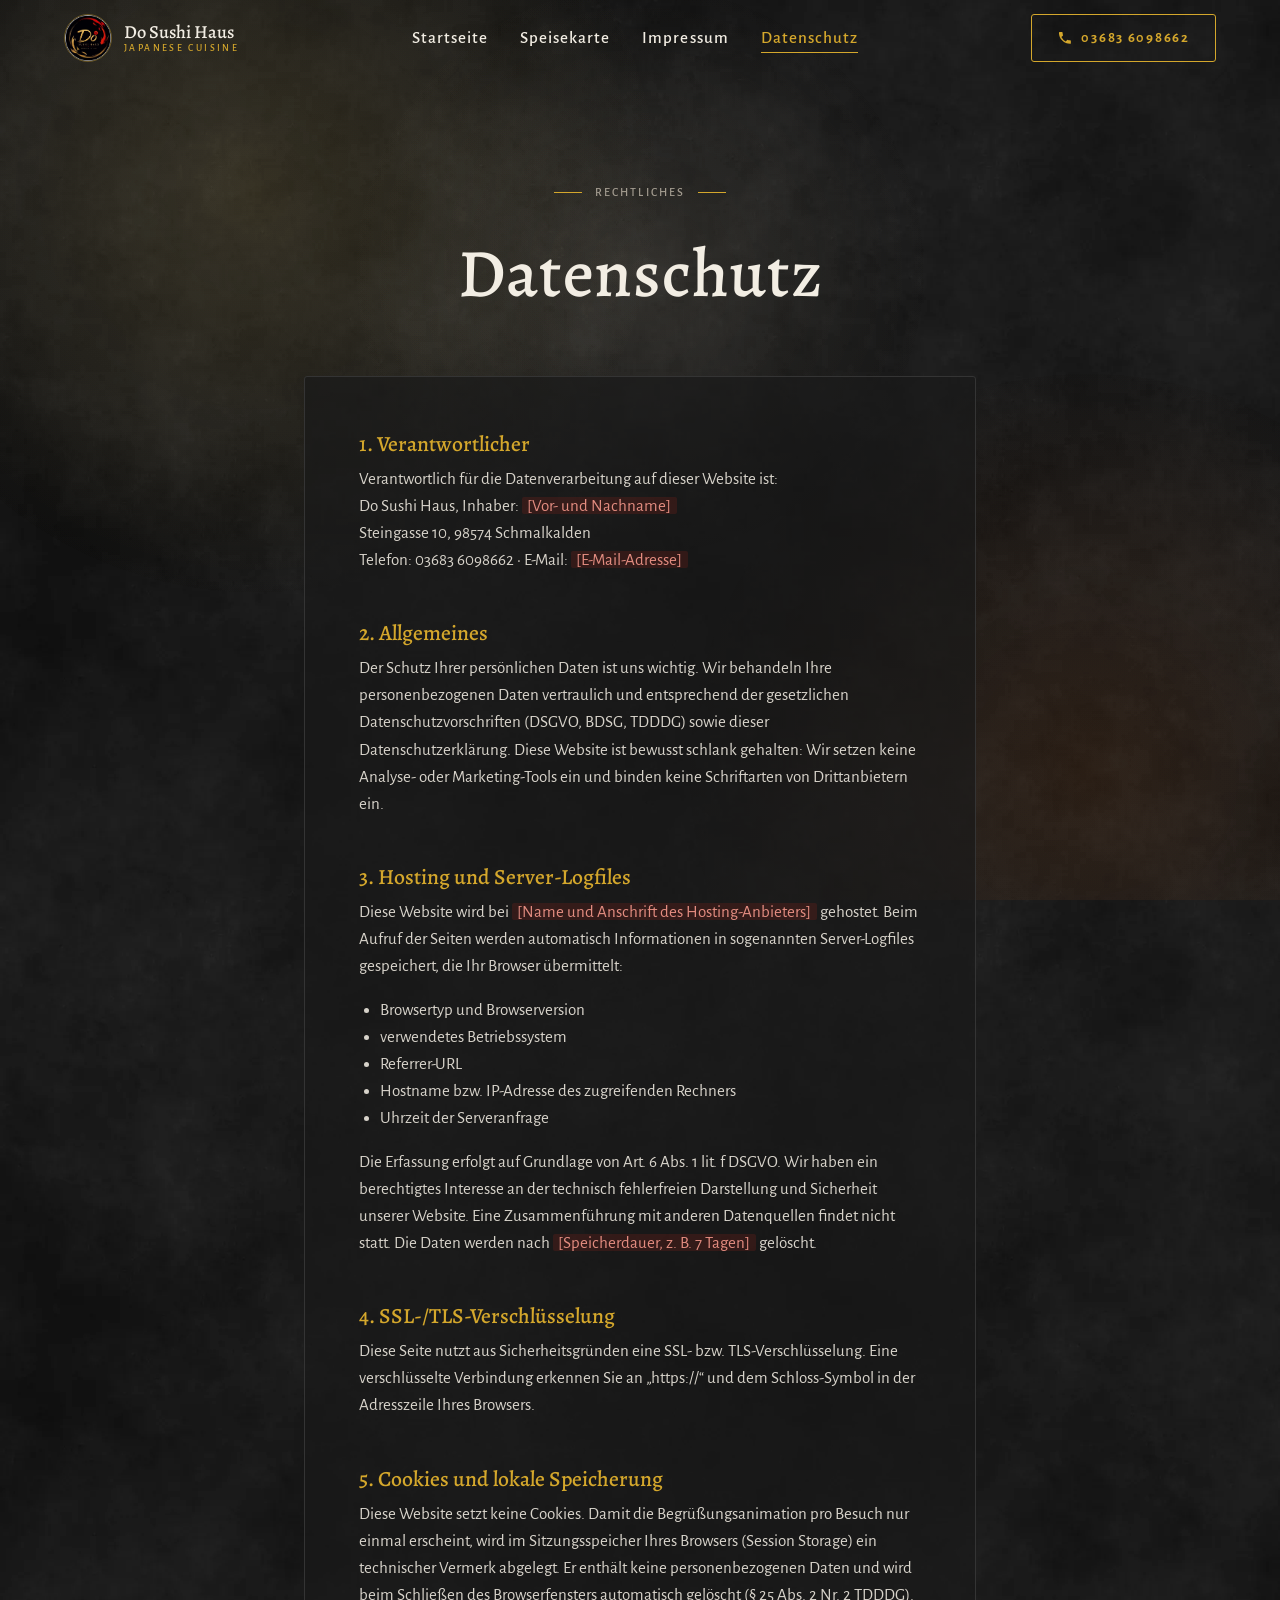
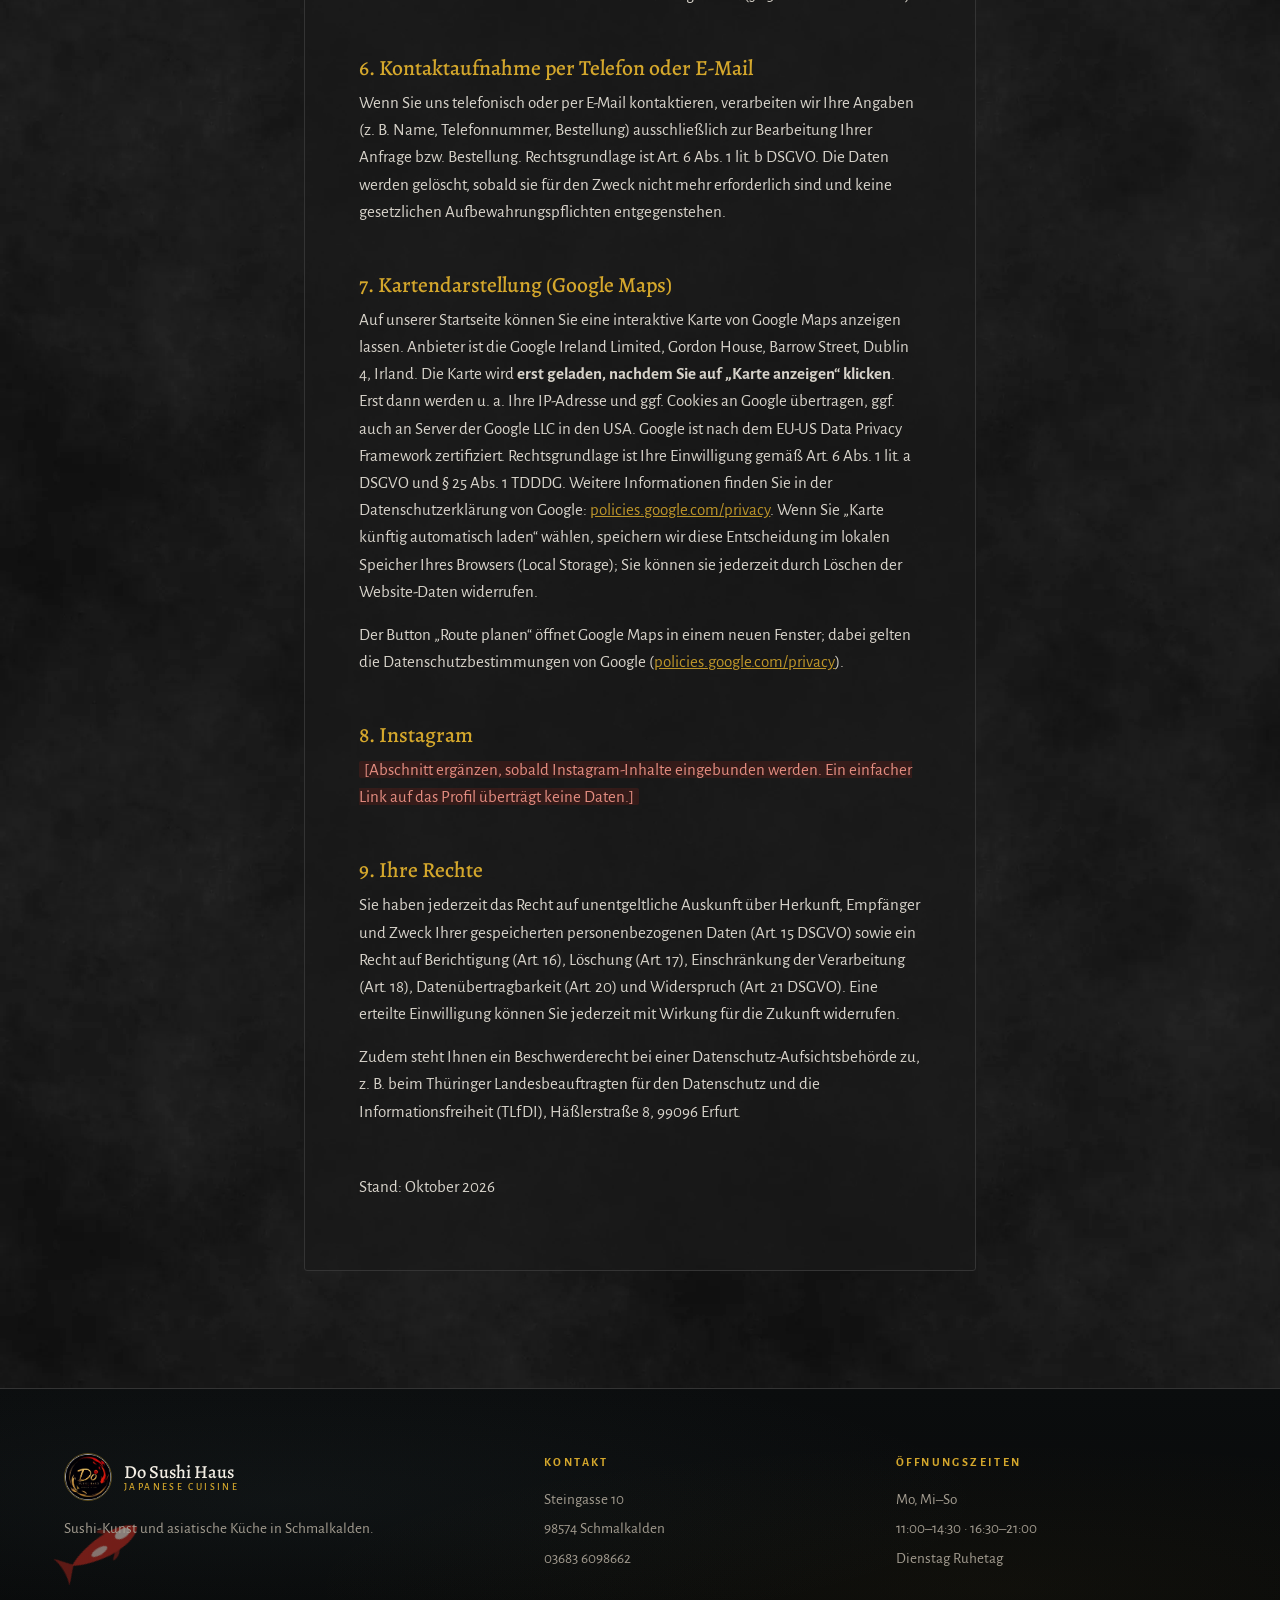
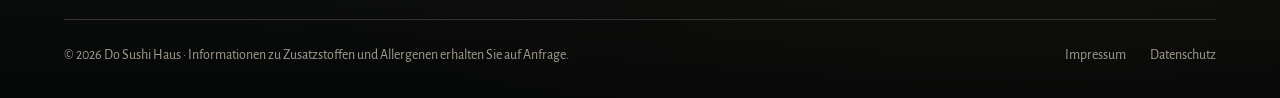
==== datenschutz.html @ ea84fbc2 "feat: initialize project structure with HTML pages, CSS stylesheets, JavaScript files, and media ass" ====
<!doctype html>
<html lang="de">
<head>
<meta charset="utf-8">
<meta name="viewport" content="width=device-width, initial-scale=1, viewport-fit=cover">
<title>Datenschutz – Do Sushi Haus</title>
<meta name="robots" content="noindex, follow">
<meta name="theme-color" content="#111111">
<link rel="icon" type="image/png" sizes="32x32" href="assets/img/favicon-32.png">
<link rel="icon" type="image/png" sizes="192x192" href="assets/img/icon-192.png">
<link rel="apple-touch-icon" href="assets/img/apple-touch-icon.png">
<link rel="stylesheet" href="css/style.css">
<link rel="stylesheet" href="css/home.css">
<link rel="stylesheet" href="css/menu.css">
<link rel="stylesheet" href="css/motion.css">
<style>
  .legal { padding-bottom: var(--section-y); }
  .legal__body { background: rgba(26,26,26,.7); border: 1px solid var(--line); border-radius: var(--radius); padding: clamp(1.5rem, 1rem + 3vw, 3.5rem); }
  .legal h2 { font-size: 1.35rem; color: var(--gold); margin: var(--s-6) 0 var(--s-2); }
  .legal h2:first-child { margin-top: 0; }
  .legal p, .legal li { color: var(--ink); opacity: .88; }
  .legal ul { padding-left: 1.2em; margin: 0 0 var(--s-3); }
  .legal a { color: var(--gold); }
  .ph-mark { background: rgba(198,42,31,.18); color: #ff9d8f; padding: 0 .3em; border-radius: 2px; }
</style>
</head>
<body class="slate">
<!-- ===== Shared SVG symbols ===== -->
<svg width="0" height="0" style="position:absolute" aria-hidden="true">
  <filter id="rough"><feTurbulence type="fractalNoise" baseFrequency=".9" numOctaves="2" result="n"/><feDisplacementMap in="SourceGraphic" in2="n" scale="2.5"/></filter>
  <filter id="brushy"><feTurbulence type="fractalNoise" baseFrequency=".04 .6" numOctaves="2" result="n"/><feDisplacementMap in="SourceGraphic" in2="n" scale="3"/></filter>
  <symbol id="i-phone" viewBox="0 0 24 24"><path fill="currentColor" d="M6.6 10.8a15.1 15.1 0 0 0 6.6 6.6l2.2-2.2c.3-.3.7-.4 1-.2 1.1.4 2.3.6 3.6.6.6 0 1 .4 1 1V20c0 .6-.4 1-1 1A17 17 0 0 1 3 4c0-.6.4-1 1-1h3.5c.6 0 1 .4 1 1 0 1.3.2 2.5.6 3.6.1.3 0 .7-.2 1l-2.3 2.2z"/></symbol>
  <symbol id="i-insta" viewBox="0 0 24 24"><g fill="none" stroke="currentColor" stroke-width="1.6"><rect x="3" y="3" width="18" height="18" rx="5"/><circle cx="12" cy="12" r="4"/><circle cx="17.5" cy="6.5" r=".6" fill="currentColor"/></g></symbol>
  <symbol id="i-pin" viewBox="0 0 24 24"><g fill="none" stroke="currentColor" stroke-width="1.6"><path d="M12 21s-7-6.2-7-11.5A7 7 0 0 1 19 9.5C19 14.8 12 21 12 21z"/><circle cx="12" cy="9.5" r="2.5"/></g></symbol>
  <symbol id="i-fish" viewBox="0 0 48 48"><g fill="none" stroke="currentColor" stroke-width="1.4" stroke-linecap="round"><path d="M6 24c6-9 18-12 28-6l8-6v24l-8-6C24 36 12 33 6 24z"/><circle cx="14" cy="22" r="1.2" fill="currentColor"/><path d="M22 18c2 4 2 8 0 12"/></g></symbol>
  <symbol id="i-hands" viewBox="0 0 48 48"><g fill="none" stroke="currentColor" stroke-width="1.4" stroke-linecap="round"><path d="M8 40 30 6M14 42 38 10"/><ellipse cx="26" cy="34" rx="12" ry="6"/><path d="M14 34c0 6 24 6 24 0"/></g></symbol>
  <symbol id="i-leaf" viewBox="0 0 48 48"><g fill="none" stroke="currentColor" stroke-width="1.4" stroke-linecap="round"><path d="M10 38C8 20 20 8 40 8c0 20-12 32-30 30z"/><path d="M10 38 30 18"/></g></symbol>
  <symbol id="lantern" viewBox="0 0 64 120">
    <line x1="32" y1="0" x2="32" y2="14" stroke="#4a4a4a" stroke-width="1.5"/>
    <ellipse class="lantern__glow" cx="32" cy="62" rx="30" ry="38" fill="#e07a2e"/>
    <rect x="20" y="14" width="24" height="8" rx="2" fill="#151515"/>
    <path d="M14 26 Q2 62 14 98 L50 98 Q62 62 50 26 Z" fill="#b8321f"/>
    <path d="M14 26 Q2 62 14 98 L50 98 Q62 62 50 26 Z" fill="url(#lg)"/>
    <g stroke="#7a1d12" stroke-width="1" fill="none" opacity=".7"><path d="M11 38H53M8 50H56M7 62H57M8 74H56M11 86H53"/></g>
    <rect x="18" y="20" width="28" height="7" rx="2" fill="#151515"/>
    <rect x="18" y="97" width="28" height="7" rx="2" fill="#151515"/>
    <path d="M32 104V118" stroke="#d4a72c" stroke-width="1.5"/>
    <defs><radialGradient id="lg" cx=".5" cy=".5" r=".6"><stop offset="0" stop-color="#ffb35c" stop-opacity=".8"/><stop offset="1" stop-color="#7a1d12" stop-opacity="0"/></radialGradient></defs>
  </symbol>
  <symbol id="koi" viewBox="0 0 100 40">
    <path d="M16 20C8 12 4 6 0 3c4 9 4 25 0 34 4-3 8-9 16-17z" fill="var(--koi-fin, #c62a1f)" opacity=".8"/>
    <path d="M70 11c-4-9-12-11-14-9 4 4 8 8 10 10zM70 29c-4 9-12 11-14 9 4-4 8-8 10-10z" fill="var(--koi-fin, #c62a1f)" opacity=".7"/>
    <path d="M98 20c-6-10-28-14-48-11-15 2-28 6-36 11 8 5 21 9 36 11 20 3 42-1 48-11z" fill="var(--koi-body, #c62a1f)"/>
    <ellipse cx="80" cy="18" rx="9" ry="5" fill="var(--koi-spot, #f2ede3)" opacity=".9"/>
    <ellipse cx="48" cy="22" rx="10" ry="4" fill="var(--koi-spot, #f2ede3)" opacity=".8"/>
  </symbol>
</svg>

<!-- ===== Living background ===== -->
<div class="ambient" aria-hidden="true">
  <div class="ambient__light ambient__light--a"></div>
  <div class="ambient__light ambient__light--b"></div>
  <div class="ambient__spot"></div>
  <div class="ambient__vignette"></div>
</div>


<div class="ambient" aria-hidden="true"><div class="ambient__light ambient__light--a"></div><div class="ambient__light ambient__light--b"></div><div class="ambient__spot"></div><div class="ambient__vignette"></div></div>
<!-- ===== Header ===== -->
<header class="site-header" id="header">
  <div class="container site-header__inner">
    <a class="brand" href="index.html" aria-label="Do Sushi Haus – Startseite">
      <span class="brand__mark"><img src="assets/img/logo-tmp.jpg" alt=""></span>
      <span class="brand__name">Do Sushi Haus<small>Japanese Cuisine</small></span>
    </a>
    <nav class="nav" aria-label="Hauptnavigation">
      <ul>
        <li><a href="index.html">Startseite</a></li>
        <li><a href="speisekarte.html">Speisekarte</a></li>
        <li><a href="impressum.html">Impressum</a></li>
        <li><a href="datenschutz.html" aria-current="page">Datenschutz</a></li>
      </ul>
    </nav>
    <a class="btn btn--ghost header-call" href="tel:+4936836098662"><svg><use href="#i-phone"/></svg>03683 6098662</a>
    <button class="menu-toggle" type="button" aria-label="Menü öffnen" aria-expanded="false" aria-controls="mobileMenu" id="menuToggle"><span></span></button>
  </div>
</header>

<div class="mobile-menu" id="mobileMenu">
  <ul>
    <li><a href="index.html">Startseite</a></li>
    <li><a href="speisekarte.html">Speisekarte</a></li>
    <li><a href="impressum.html">Impressum</a></li>
    <li><a href="datenschutz.html" aria-current="page">Datenschutz</a></li>
  </ul>
  <div>
    <p class="label">Bestellung &amp; Reservierung</p>
    <a class="btn btn--primary" href="tel:+4936836098662" style="width:100%"><svg><use href="#i-phone"/></svg>03683 6098662</a>
  </div>
</div>


<main>
  <section class="page-hero">
    <div class="container" data-stagger>
      <p class="label hero__eyebrow">Rechtliches</p>
      <h1 class="display" data-split>Datenschutz</h1>
    </div>
  </section>
  <section class="legal">
    <div class="container measure"><div class="legal__body reveal">
<h2>1. Verantwortlicher</h2>
<p>Verantwortlich für die Datenverarbeitung auf dieser Website ist:<br>Do Sushi Haus, Inhaber: <mark class="ph-mark">[Vor- und Nachname]</mark><br>Steingasse 10, 98574 Schmalkalden<br>Telefon: 03683 6098662 · E-Mail: <mark class="ph-mark">[E-Mail-Adresse]</mark></p>

<h2>2. Allgemeines</h2>
<p>Der Schutz Ihrer persönlichen Daten ist uns wichtig. Wir behandeln Ihre personenbezogenen Daten vertraulich und entsprechend der gesetzlichen Datenschutzvorschriften (DSGVO, BDSG, TDDDG) sowie dieser Datenschutzerklärung. Diese Website ist bewusst schlank gehalten: Wir setzen keine Analyse- oder Marketing-Tools ein und binden keine Schriftarten von Drittanbietern ein.</p>

<h2>3. Hosting und Server-Logfiles</h2>
<p>Diese Website wird bei <mark class="ph-mark">[Name und Anschrift des Hosting-Anbieters]</mark> gehostet. Beim Aufruf der Seiten werden automatisch Informationen in sogenannten Server-Logfiles gespeichert, die Ihr Browser übermittelt:</p>
<ul><li>Browsertyp und Browserversion</li><li>verwendetes Betriebssystem</li><li>Referrer-URL</li><li>Hostname bzw. IP-Adresse des zugreifenden Rechners</li><li>Uhrzeit der Serveranfrage</li></ul>
<p>Die Erfassung erfolgt auf Grundlage von Art. 6 Abs. 1 lit. f DSGVO. Wir haben ein berechtigtes Interesse an der technisch fehlerfreien Darstellung und Sicherheit unserer Website. Eine Zusammenführung mit anderen Datenquellen findet nicht statt. Die Daten werden nach <mark class="ph-mark">[Speicherdauer, z. B. 7 Tagen]</mark> gelöscht.</p>

<h2>4. SSL-/TLS-Verschlüsselung</h2>
<p>Diese Seite nutzt aus Sicherheitsgründen eine SSL- bzw. TLS-Verschlüsselung. Eine verschlüsselte Verbindung erkennen Sie an „https://“ und dem Schloss-Symbol in der Adresszeile Ihres Browsers.</p>

<h2>5. Cookies und lokale Speicherung</h2>
<p>Diese Website setzt keine Cookies. Damit die Begrüßungsanimation pro Besuch nur einmal erscheint, wird im Sitzungsspeicher Ihres Browsers (Session Storage) ein technischer Vermerk abgelegt. Er enthält keine personenbezogenen Daten und wird beim Schließen des Browserfensters automatisch gelöscht (§ 25 Abs. 2 Nr. 2 TDDDG).</p>

<h2>6. Kontaktaufnahme per Telefon oder E-Mail</h2>
<p>Wenn Sie uns telefonisch oder per E-Mail kontaktieren, verarbeiten wir Ihre Angaben (z. B. Name, Telefonnummer, Bestellung) ausschließlich zur Bearbeitung Ihrer Anfrage bzw. Bestellung. Rechtsgrundlage ist Art. 6 Abs. 1 lit. b DSGVO. Die Daten werden gelöscht, sobald sie für den Zweck nicht mehr erforderlich sind und keine gesetzlichen Aufbewahrungspflichten entgegenstehen.</p>

<h2>7. Kartendarstellung (Google Maps)</h2>
<p>Auf unserer Startseite können Sie eine interaktive Karte von Google Maps anzeigen lassen. Anbieter ist die Google Ireland Limited, Gordon House, Barrow Street, Dublin 4, Irland. Die Karte wird <strong>erst geladen, nachdem Sie auf „Karte anzeigen“ klicken</strong>. Erst dann werden u. a. Ihre IP-Adresse und ggf. Cookies an Google übertragen, ggf. auch an Server der Google LLC in den USA. Google ist nach dem EU-US Data Privacy Framework zertifiziert. Rechtsgrundlage ist Ihre Einwilligung gemäß Art. 6 Abs. 1 lit. a DSGVO und § 25 Abs. 1 TDDDG. Weitere Informationen finden Sie in der Datenschutzerklärung von Google: <a class="gold" href="https://policies.google.com/privacy" target="_blank" rel="noopener">policies.google.com/privacy</a>. Wenn Sie „Karte künftig automatisch laden“ wählen, speichern wir diese Entscheidung im lokalen Speicher Ihres Browsers (Local Storage); Sie können sie jederzeit durch Löschen der Website-Daten widerrufen.</p>
<p>Der Button „Route planen“ öffnet Google Maps in einem neuen Fenster; dabei gelten die Datenschutzbestimmungen von Google (<a href="https://policies.google.com/privacy" rel="noopener">policies.google.com/privacy</a>).</p>

<h2>8. Instagram</h2>
<p><mark class="ph-mark">[Abschnitt ergänzen, sobald Instagram-Inhalte eingebunden werden. Ein einfacher Link auf das Profil überträgt keine Daten.]</mark></p>

<h2>9. Ihre Rechte</h2>
<p>Sie haben jederzeit das Recht auf unentgeltliche Auskunft über Herkunft, Empfänger und Zweck Ihrer gespeicherten personenbezogenen Daten (Art. 15 DSGVO) sowie ein Recht auf Berichtigung (Art. 16), Löschung (Art. 17), Einschränkung der Verarbeitung (Art. 18), Datenübertragbarkeit (Art. 20) und Widerspruch (Art. 21 DSGVO). Eine erteilte Einwilligung können Sie jederzeit mit Wirkung für die Zukunft widerrufen.</p>
<p>Zudem steht Ihnen ein Beschwerderecht bei einer Datenschutz-Aufsichtsbehörde zu, z. B. beim Thüringer Landesbeauftragten für den Datenschutz und die Informationsfreiheit (TLfDI), Häßlerstraße 8, 99096 Erfurt.</p>

<p class="muted" style="margin-top:var(--s-6)">Stand: Oktober 2026</p>
</div></div>
  </section>
</main>
<!-- ===== Footer: koi pond ===== -->
<footer class="pond">
  <div class="pond__water" id="pond" aria-hidden="true">
    <svg class="pond__koi pond__koi--1" viewBox="0 0 100 40"><use href="#koi"/></svg>
    <svg class="pond__koi pond__koi--2" viewBox="0 0 100 40" style="--koi-body:#d4a72c;--koi-fin:#b88a1a;--koi-spot:#f6e7b0"><use href="#koi"/></svg>
  </div>
  <div class="footer container">
    <div class="footer__grid">
      <div>
        <a class="brand" href="index.html"><span class="brand__mark"><img src="assets/img/logo-tmp.jpg" alt=""></span><span class="brand__name">Do Sushi Haus<small>Japanese Cuisine</small></span></a>
        <p style="margin-top:var(--s-3);max-width:22rem">Sushi-Kunst und asiatische Küche in Schmalkalden.</p>
      </div>
      <div>
        <h4>Kontakt</h4>
        <ul><li>Steingasse 10</li><li>98574 Schmalkalden</li><li><a href="tel:+4936836098662">03683 6098662</a></li></ul>
      </div>
      <div>
        <h4>Öffnungszeiten</h4>
        <ul><li>Mo, Mi–So</li><li>11:00–14:30 · 16:30–21:00</li><li>Dienstag Ruhetag</li></ul>
      </div>
    </div>
    <div class="footer__legal">
      <span>© 2026 Do Sushi Haus · Informationen zu Zusatzstoffen und Allergenen erhalten Sie auf Anfrage.</span>
      <nav aria-label="Rechtliches"><a href="impressum.html">Impressum</a><a href="datenschutz.html" aria-current="page">Datenschutz</a></nav>
    </div>
  </div>
</footer>

<a class="call-fab" href="tel:+4936836098662" aria-label="Anrufen"><svg><use href="#i-phone"/></svg></a>

<script src="js/main.js" defer></script>
<script src="js/motion.js" defer></script>
</body>
</html>
---- css/style.css ----
/* ==========================================================================
   Do Sushi Haus – Design System
   Concept: "Gold on Slate" – the printed menu, translated to the web.
   ========================================================================== */

/* ---------- Fonts (self-hosted, DSGVO) ---------- */
@font-face { font-family: "Alegreya"; src: url("../fonts/alegreya-latin-500-normal.woff2") format("woff2"); font-weight: 500; font-display: swap; }
@font-face { font-family: "Alegreya"; src: url("../fonts/alegreya-latin-700-normal.woff2") format("woff2"); font-weight: 700; font-display: swap; }
@font-face { font-family: "Alegreya"; src: url("../fonts/alegreya-latin-400-italic.woff2") format("woff2"); font-weight: 400; font-style: italic; font-display: swap; }
@font-face { font-family: "Alegreya Sans"; src: url("../fonts/alegreya-sans-latin-400-normal.woff2") format("woff2"); font-weight: 400; font-display: swap; }
@font-face { font-family: "Alegreya Sans"; src: url("../fonts/alegreya-sans-latin-500-normal.woff2") format("woff2"); font-weight: 500; font-display: swap; }
@font-face { font-family: "Alegreya Sans"; src: url("../fonts/alegreya-sans-latin-700-normal.woff2") format("woff2"); font-weight: 700; font-display: swap; }

/* ---------- Tokens ---------- */
:root {
  /* Slate */
  --bg: #111111;
  --surface: #1a1a1a;
  --surface-2: #232323;
  --line: #343434;

  /* Ink */
  --ink: #f2ede3;
  --muted: #a39c90;

  /* Accents */
  --gold: #d4a72c;
  --gold-soft: #e8c766;
  --gold-line: rgba(212, 167, 44, .38);
  --koi: #c62a1f;           /* ≤ 5 % of any screen */
  --lantern: #e07a2e;       /* warm glow, Asia & closing CTA only */
  --ok: #6ba368;

  /* Type */
  --font-serif: "Alegreya", Georgia, "Times New Roman", serif;
  --font-sans: "Alegreya Sans", "Segoe UI", system-ui, sans-serif;

  --fs-display: clamp(2.5rem, 1.6rem + 4vw, 4.25rem);
  --fs-h2: clamp(1.875rem, 1.5rem + 1.6vw, 2.75rem);
  --fs-h3: clamp(1.25rem, 1.1rem + .6vw, 1.5rem);
  --fs-body: clamp(1rem, .96rem + .2vw, 1.0625rem);
  --fs-small: .875rem;
  --fs-label: .75rem;

  /* Space (8-pt) */
  --s-1: .25rem; --s-2: .5rem; --s-3: 1rem; --s-4: 1.5rem;
  --s-5: 2rem; --s-6: 3rem; --s-7: 4rem; --s-8: 6rem; --s-9: 8rem;
  --section-y: clamp(4rem, 2.5rem + 6vw, 8rem);
  --gutter: clamp(1rem, .5rem + 2vw, 1.5rem);

  --container: 1200px;
  --measure: 720px;
  --radius: 3px;

  --ease: cubic-bezier(.2, .7, .2, 1);
  --dur: 600ms;
}

/* ---------- Base ---------- */
*, *::before, *::after { box-sizing: border-box; }
html { -webkit-text-size-adjust: 100%; scroll-behavior: smooth; }
body {
  margin: 0;
  background-color: var(--bg);
  color: var(--ink);
  font-family: var(--font-sans);
  font-size: var(--fs-body);
  line-height: 1.6;
  -webkit-font-smoothing: antialiased;
  overflow-x: hidden;
}
img { max-width: 100%; display: block; }
a { color: inherit; }
h1, h2, h3 { font-family: var(--font-serif); font-weight: 500; line-height: 1.15; margin: 0; }
p { margin: 0 0 var(--s-3); }
:focus-visible { outline: 2px solid var(--gold); outline-offset: 3px; }

.container { width: 100%; max-width: var(--container); margin-inline: auto; padding-inline: var(--gutter); }
.measure { max-width: var(--measure); margin-inline: auto; }
.section { padding-block: var(--section-y); position: relative; }
.visually-hidden { position: absolute; width: 1px; height: 1px; overflow: hidden; clip: rect(0 0 0 0); white-space: nowrap; }

/* ---------- Surfaces & textures ---------- */
/* Slate stone: seamless generated texture (assets/img/slate.webp, 8 KB) */
.slate { background: var(--bg) url("../assets/img/slate.webp") repeat; background-size: 768px; }
/* Seigaiha wave pattern – very faint, for alternating sections */
.waves {
  background-image: url("data:image/svg+xml,%3Csvg xmlns='http://www.w3.org/2000/svg' width='60' height='30' viewBox='0 0 60 30'%3E%3Cg fill='none' stroke='%23d4a72c' stroke-opacity='.07'%3E%3Ccircle cx='30' cy='30' r='28'/%3E%3Ccircle cx='30' cy='30' r='20'/%3E%3Ccircle cx='30' cy='30' r='12'/%3E%3Ccircle cx='0' cy='15' r='28'/%3E%3Ccircle cx='0' cy='15' r='20'/%3E%3Ccircle cx='0' cy='15' r='12'/%3E%3Ccircle cx='60' cy='15' r='28'/%3E%3Ccircle cx='60' cy='15' r='20'/%3E%3Ccircle cx='60' cy='15' r='12'/%3E%3C/g%3E%3C/svg%3E");
}
/* Warm lantern wash – Asia side & closing CTA */
.warm { background-image: radial-gradient(ellipse at 50% 120%, rgba(224,122,46,.18), transparent 60%); }

/* ---------- Typography helpers ---------- */
.display { font-size: var(--fs-display); letter-spacing: .01em; }
.h2 { font-size: var(--fs-h2); color: var(--gold); }
.h3 { font-size: var(--fs-h3); }
.lead { font-family: var(--font-serif); font-style: italic; font-size: 1.15em; color: var(--muted); }
.label { font-size: var(--fs-label); letter-spacing: .18em; text-transform: uppercase; color: var(--muted); font-weight: 500; }
.gold { color: var(--gold); }
.muted { color: var(--muted); }

/* Outline word running vertically along a section edge (SUSHI / ASIA) */
.edge-word {
  position: absolute; top: 50%; right: -.15em;
  writing-mode: vertical-rl;
  transform: translateY(-50%);
  font-family: var(--font-serif); font-weight: 500;
  font-size: clamp(3.5rem, 2rem + 6vw, 8.5rem);
  letter-spacing: .08em; line-height: 1; white-space: nowrap;
  color: transparent; -webkit-text-stroke: 1px rgba(212,167,44,.22);
  pointer-events: none; user-select: none;
}
@media (max-width: 767px) { .edge-word { opacity: .5; } }

/* ---------- Signature title frame (from the printed menu) ---------- */
.title-frame { display: flex; flex-direction: column; align-items: center; text-align: center; gap: var(--s-2); margin-bottom: var(--s-5); }
.title-frame__box {
  position: relative;
  border: 1px solid var(--gold-line);
  border-radius: 4px;
  padding: .2em .9em .3em;
  font-family: var(--font-serif); font-weight: 500;
  font-size: var(--fs-h2); color: var(--gold); line-height: 1.1;
}
.title-frame__sub {
  position: absolute; left: 50%; bottom: 0; transform: translate(-50%, 50%);
  background: var(--bg); padding: 0 .7em;
  font-family: var(--font-sans); font-size: var(--fs-label);
  letter-spacing: .14em; color: var(--ink); white-space: nowrap;
}
.title-frame__desc { max-width: 34rem; margin-top: var(--s-3); color: var(--ink); opacity: .85; }

/* ---------- Brush stroke divider (draws on scroll) ---------- */
.brush { display: block; width: min(320px, 70%); height: auto; margin: var(--s-4) auto; overflow: visible; }
.brush path { fill: none; stroke: var(--gold); stroke-linecap: round; stroke-dasharray: 1; stroke-dashoffset: 1; }
.is-visible .brush path, .brush.is-visible path { animation: draw 1.4s var(--ease) forwards; }
@keyframes draw { to { stroke-dashoffset: 0; } }

/* ---------- Buttons ---------- */
.btn {
  display: inline-flex; align-items: center; justify-content: center; gap: .6em;
  min-height: 48px; padding: .8em 1.75em;
  font-family: var(--font-sans); font-weight: 700; font-size: .9rem;
  letter-spacing: .12em; text-transform: uppercase; text-decoration: none;
  border: 1px solid var(--gold); border-radius: var(--radius);
  cursor: pointer; transition: background-color .25s, color .25s, transform .25s var(--ease);
}
.btn--primary { background: var(--gold); color: #111; }
.btn--primary:hover { background: var(--gold-soft); }
.btn--ghost { background: transparent; color: var(--gold); }
.btn--ghost:hover { background: rgba(212,167,44,.1); }
.btn:active { transform: translateY(1px); }
.btn svg { width: 1.1em; height: 1.1em; }

/* ---------- Menu item row ---------- */
.menu-list { list-style: none; margin: 0; padding: 0; display: grid; gap: var(--s-4); }
.dish { display: grid; grid-template-columns: 2.6rem 1fr auto; column-gap: var(--s-2); align-items: baseline; }
.dish__code { font-weight: 700; color: var(--ink); font-size: .95rem; }
.dish__head { display: flex; align-items: baseline; gap: var(--s-2); min-width: 0; }
.dish__name { font-family: var(--font-serif); font-weight: 700; text-transform: uppercase; letter-spacing: .03em; color: var(--gold); }
.dish__head::after { content: ""; flex: 1; border-bottom: 1px dotted var(--line); transform: translateY(-.3em); min-width: 1rem; }
.dish__price { font-family: var(--font-serif); font-weight: 700; color: var(--gold); font-variant-numeric: tabular-nums; white-space: nowrap; }
.dish__desc { grid-column: 2 / -1; color: var(--muted); font-size: .95rem; margin-top: .15rem; }
.dish__desc b { color: var(--ink); font-weight: 500; }
.dish__options { grid-column: 2 / -1; list-style: none; padding: 0; margin: var(--s-2) 0 0; display: grid; gap: .25rem; }
.dish__options li { display: flex; gap: var(--s-2); align-items: baseline; }
.dish__options li::after { content: none; }
.dish__options > span:first-child { flex: 1; color: var(--ink); }

/* ---------- Tags ---------- */
.tag { display: inline-flex; align-items: center; gap: .3em; font-size: .7rem; font-weight: 700; letter-spacing: .1em; text-transform: uppercase; padding: .15em .55em; border-radius: 2px; border: 1px solid currentColor; vertical-align: middle; }
.tag--veg { color: var(--ok); }
.tag--hot { color: var(--koi); }
/* Seal stamp – red square like the 鮨 mark in the logo, Latin text only */
.seal {
  display: inline-grid; place-items: center;
  width: 3.25rem; height: 3.25rem;
  background: var(--koi); color: #fff3e6;
  font-family: var(--font-serif); font-weight: 700; font-size: .62rem;
  letter-spacing: .08em; text-transform: uppercase; text-align: center; line-height: 1.1;
  border-radius: 4px; transform: rotate(-6deg);
  box-shadow: inset 0 0 0 2px rgba(255,255,255,.18);
  filter: url(#rough);
}

/* ---------- Plate card (sushi belt) ----------
   Driven by js/main.js: auto-runs slowly, drag / swipe / trackpad / arrows,
   inertia on release, endless loop. */
.belt {
  position: relative; overflow: hidden; padding-block: var(--s-4) var(--s-5);
  cursor: grab; touch-action: pan-y; user-select: none; -webkit-user-select: none;
  mask-image: linear-gradient(90deg, transparent, #000 6%, #000 94%, transparent);
}
.belt.is-dragging { cursor: grabbing; }
.belt__track { display: flex; gap: clamp(1.25rem, 1rem + 1.5vw, 2.5rem); width: max-content; padding-inline: var(--gutter); will-change: transform; }
.belt { isolation: isolate; }
.belt__rail { /* the belt rail – moved with transform only (GPU) */
  position: absolute; left: 0; right: -40px; top: calc(var(--s-4) + 63px); height: 64px; z-index: -1;
  background: repeating-linear-gradient(90deg, #1d1d1d 0 38px, #191919 38px 40px);
  border-block: 1px solid var(--line); will-change: transform;
}
.plate { contain: layout paint; }
.plate__dish { backface-visibility: hidden; }
.plate { width: 210px; flex: none; text-align: center; }
.plate__dish {
  width: 190px; margin-inline: auto;
  aspect-ratio: 1; border-radius: 50%; overflow: hidden;
  border: 6px solid #0c0c0c; outline: 2px solid var(--plate, var(--gold)); outline-offset: -10px;
  box-shadow: 0 18px 30px rgba(0,0,0,.6);
  transition: translate .45s var(--ease, ease), box-shadow .45s;
}
.plate__dish img { width: 100%; height: 100%; object-fit: cover; pointer-events: none; }
.plate:hover .plate__dish { translate: 0 -8px; box-shadow: 0 28px 40px rgba(0,0,0,.7); }
.plate__kicker { margin: var(--s-3) 0 .15rem; font-size: .68rem; letter-spacing: .16em; text-transform: uppercase; color: var(--muted); }
.plate__name { font-family: var(--font-serif); font-weight: 700; font-size: 1.1rem; text-transform: uppercase; color: var(--gold); letter-spacing: .03em; }
.plate__meta { font-size: var(--fs-small); color: var(--muted); margin: .2rem 0 .3rem; line-height: 1.35; }
.plate__price { font-family: var(--font-serif); font-weight: 700; color: var(--ink); }
@media (max-width: 767px) { .plate { width: 170px; } .plate__dish { width: 156px; } .belt__rail { top: calc(var(--s-4) + 46px); } }

.belt__nav {
  position: absolute; top: calc(var(--s-4) + 95px); z-index: 2; transform: translateY(-50%);
  width: 48px; height: 48px; border-radius: 50%; display: grid; place-items: center;
  background: rgba(17,17,17,.82); border: 1px solid var(--gold-line); color: var(--gold);
  font: 400 1.8rem/1 var(--font-serif); padding-bottom: 4px; cursor: pointer;
  transition: background-color .25s, transform .25s;
}
.belt__nav:hover { background: var(--gold); color: #111; }
.belt__nav:active { transform: translateY(-50%) scale(.94); }
.belt__nav--prev { left: max(1rem, 3vw); }
.belt__nav--next { right: max(1rem, 3vw); }
@media (max-width: 767px) { .belt__nav { display: none; } }

/* ---------- Set card (wooden tag) ---------- */
.set-card {
  position: relative; padding: var(--s-5) var(--s-4) var(--s-4);
  background: var(--surface); border: 1px solid var(--line); border-top: 2px solid var(--gold);
  border-radius: var(--radius);
}
.set-card__price { font-family: var(--font-serif); font-weight: 700; font-size: 2rem; color: var(--gold); line-height: 1; }
.set-card__name { font-family: var(--font-serif); font-weight: 700; text-transform: uppercase; letter-spacing: .04em; margin: var(--s-2) 0; }
.set-card ul { list-style: none; padding: 0; margin: 0; color: var(--muted); font-size: .95rem; }
.set-card li + li { border-top: 1px solid var(--line); padding-top: .3rem; margin-top: .3rem; }
.set-card .seal { position: absolute; top: -1rem; right: 1rem; }

/* ---------- Lantern ---------- */
.lantern { --size: 64px; --delay: 0s; width: var(--size); transform-origin: 50% 0; display: inline-block; }
@media (prefers-reduced-motion: no-preference) {
  .lantern { animation: sway 4.5s ease-in-out var(--delay) infinite alternate; }
  .lantern__glow { animation: flicker 3.2s ease-in-out infinite; }
}
.lantern svg { width: 100%; height: auto; overflow: visible; }
.lantern__glow { filter: blur(14px); opacity: .55; }
@keyframes sway { from { transform: rotate(-3.5deg); } to { transform: rotate(3.5deg); } }
@keyframes flicker { 0%,100% { opacity: .55; } 45% { opacity: .42; } 60% { opacity: .62; } }

/* ---------- Steam (hot dishes only: Pho, Udon, Wok, Ente) ---------- */
.steam-wrap { position: relative; }
.steam { position: absolute; left: 50%; bottom: 55%; width: 40%; height: 70%; transform: translateX(-50%); pointer-events: none; }
.steam span {
  position: absolute; bottom: 0; width: 18%; height: 60%;
  background: radial-gradient(ellipse at center, rgba(255,255,255,.35), transparent 70%);
  filter: blur(8px); opacity: 0; border-radius: 50%;
}
.steam span:nth-child(1) { left: 15%; --dx: -10px; animation-delay: 0s; }
.steam span:nth-child(2) { left: 41%; --dx: 8px;  animation-delay: 1.2s; }
.steam span:nth-child(3) { left: 67%; --dx: -6px; animation-delay: 2.4s; }
@media (prefers-reduced-motion: no-preference) {
  .steam span { animation: steam 3.6s ease-out infinite; }
}
@keyframes steam {
  0%   { transform: translate(0, 0) scale(.6); opacity: 0; }
  20%  { opacity: .9; }
  100% { transform: translate(var(--dx), -120%) scale(1.6); opacity: 0; }
}

/* ---------- Open badge & hours ---------- */
.open-badge {
  display: inline-flex; align-items: center; gap: .55em;
  padding: .35em .9em; border: 1px solid var(--line); border-radius: 999px;
  font-size: var(--fs-small); background: rgba(17,17,17,.6); backdrop-filter: blur(4px);
}
.open-badge::before { content: ""; width: .55em; height: .55em; border-radius: 50%; background: var(--koi); }
.open-badge.is-open::before { background: var(--ok); box-shadow: 0 0 0 4px rgba(107,163,104,.2); }

.hours { width: 100%; border-collapse: collapse; font-variant-numeric: tabular-nums; }
.hours th, .hours td { padding: .6rem 0; border-bottom: 1px solid var(--line); text-align: left; font-weight: 400; }
.hours td { text-align: right; }
.hours tr.is-today th, .hours tr.is-today td { color: var(--gold); font-weight: 700; }
.hours tr.is-closed td { color: var(--koi); }

/* ---------- Placeholders (keep layout until data arrives) ---------- */
.ph {
  display: grid; place-items: center; text-align: center; gap: var(--s-2);
  background: var(--surface); border: 1px dashed var(--line); border-radius: var(--radius);
  color: var(--muted); font-size: var(--fs-small);
}
.ph svg { width: 28px; height: 28px; opacity: .6; }
.insta-grid { display: grid; grid-template-columns: repeat(3, 1fr); gap: var(--s-2); }
@media (min-width: 768px) { .insta-grid { grid-template-columns: repeat(6, 1fr); } }
.insta-grid .ph { aspect-ratio: 1; }
.map-ph { aspect-ratio: 16 / 9; padding: var(--s-4); }
@media (max-width: 767px) { .map-ph { aspect-ratio: 4 / 5; } }

/* ---------- Noren curtain (page-entry transition) ---------- */
.noren { position: relative; overflow: hidden; }
.noren__panel {
  position: absolute; top: 0; bottom: 0; width: 50.5%; z-index: 2;
  background: linear-gradient(#141414, #0d0d0d);
  border-bottom: 2px solid var(--gold-line);
  transition: transform 1.1s var(--ease);
}
.noren__panel::after { /* stitched hem */
  content: ""; position: absolute; left: 8%; right: 8%; bottom: 14px; border-bottom: 1px dashed var(--gold-line);
}
.noren__panel--l { left: 0; transform-origin: top left; }
.noren__panel--r { right: 0; transform-origin: top right; }
.noren.is-open .noren__panel--l { transform: translateX(-100%) skewY(-4deg); }
.noren.is-open .noren__panel--r { transform: translateX(100%) skewY(4deg); }

/* ---------- Mobile call button & bottom bar ---------- */
.call-fab {
  position: fixed; right: 1rem; bottom: calc(1rem + env(safe-area-inset-bottom)); z-index: 50;
  width: 56px; height: 56px; border-radius: 50%; display: grid; place-items: center;
  background: var(--gold); color: #111; box-shadow: 0 8px 24px rgba(0,0,0,.5);
}
.call-fab svg { width: 24px; height: 24px; }
@media (min-width: 1024px) { .call-fab { display: none; } }

/* ---------- Reveal on scroll ---------- */
@media (prefers-reduced-motion: no-preference) {
  .reveal { opacity: 0; transform: translateY(16px); transition: opacity var(--dur) var(--ease), transform var(--dur) var(--ease); }
  .reveal.is-visible { opacity: 1; transform: none; }
}
---- css/home.css ----
/* ==========================================================================
   Do Sushi Haus – Startseite
   ========================================================================== */

/* ---------- Living background ---------- */
.ambient { position: fixed; inset: 0; z-index: -1; pointer-events: none; overflow: hidden; }
.ambient__stone { position: absolute; inset: 0; }
.ambient__light {
  position: absolute; width: 70vmax; height: 70vmax; border-radius: 50%;
  background: radial-gradient(circle, rgba(232,199,102,.07), transparent 65%);
}
.ambient__light--a { top: -20vmax; left: -15vmax; }
.ambient__light--b { bottom: -25vmax; right: -20vmax; background: radial-gradient(circle, rgba(224,122,46,.06), transparent 65%); }
.ambient__vignette { display: none; } /* fixed elliptical vignette read as a spot stuck to the screen */
/* Desktop: soft pendant-lamp light follows the pointer */
.ambient__spot {
  position: absolute; inset: 0; opacity: 0; transition: opacity .8s;
  background: radial-gradient(420px circle at var(--mx, 50%) var(--my, 30%), rgba(255,236,200,.055), transparent 70%);
}
@media (pointer: fine) { .ambient__spot { opacity: 1; } }
@media (prefers-reduced-motion: no-preference) {
  .ambient__light--a { animation: drift-a 38s ease-in-out infinite alternate; }
  .ambient__light--b { animation: drift-b 46s ease-in-out infinite alternate; }
}
@keyframes drift-a { to { transform: translate(35vw, 30vh); } }
@keyframes drift-b { to { transform: translate(-30vw, -35vh); } }

/* ---------- Intro (koi → ensō → logo) ---------- */
.intro {
  position: fixed; inset: 0; z-index: 100; display: grid; place-items: center;
  background: #050505; transition: opacity .8s var(--ease), visibility .8s;
}
.intro.is-done { opacity: 0; visibility: hidden; }
.intro__video { position: absolute; inset: 0; width: 100%; height: 100%; object-fit: cover; }
.intro__stage { position: relative; width: 440px; height: 440px; flex: none; transform: scale(var(--k, 1)); }
.intro__stage svg { position: absolute; inset: 0; width: 100%; height: 100%; overflow: visible; }
.intro__ring path { fill: none; stroke-linecap: round; stroke-dasharray: 1; stroke-dashoffset: 1; animation: draw 1.6s var(--ease) 1.4s forwards; }
.intro__koi { offset-rotate: auto; animation: swim-intro 3s var(--ease) forwards; }
.intro__koi--gold { offset-path: path("M 380 40 C 300 120, 360 300, 220 360 C 120 400, 50 300, 60 220 C 70 110, 170 50, 260 70"); }
.intro__koi--red  { offset-path: path("M 40 400 C 120 300, 60 140, 200 80 C 300 40, 380 140, 370 220 C 360 320, 260 380, 170 360"); }
@keyframes swim-intro { from { offset-distance: 0%; opacity: 0; } 15% { opacity: 1; } 80% { opacity: 1; } to { offset-distance: 100%; opacity: 0; } }
.intro__logo {
  position: absolute; inset: 18%; border-radius: 50%; overflow: hidden;
  opacity: 0; transform: scale(.92); animation: logo-in 1s var(--ease) 2.6s forwards;
}
.intro__logo img { width: 100%; height: 100%; object-fit: cover; }
@keyframes logo-in { to { opacity: 1; transform: none; } }
.intro__skip {
  position: absolute; right: 1.25rem; bottom: calc(1.25rem + env(safe-area-inset-bottom));
  background: none; border: 1px solid var(--line); color: var(--muted);
  padding: .55em 1.1em; border-radius: 999px; font: 500 .8rem var(--font-sans);
  letter-spacing: .12em; text-transform: uppercase; cursor: pointer;
}
.intro__skip:hover { color: var(--gold); border-color: var(--gold-line); }

/* ---------- Header ---------- */
.site-header {
  position: fixed; inset: 0 0 auto; z-index: 40;
  transition: background-color .4s, border-color .4s, backdrop-filter .4s;
  border-bottom: 1px solid transparent;
}
.site-header.is-solid { background: rgba(14,14,14,.88); backdrop-filter: blur(8px); border-color: var(--line); }
.site-header__inner { display: flex; align-items: center; justify-content: space-between; gap: var(--s-4); height: 76px; }
.brand { display: flex; align-items: center; gap: .75rem; text-decoration: none; }
.brand__mark { width: 48px; height: 48px; border-radius: 50%; overflow: hidden; border: 1px solid var(--gold-line); }
.brand__mark img { width: 100%; height: 100%; object-fit: cover; }
.brand__name { font-family: var(--font-serif); font-weight: 500; font-size: 1.15rem; line-height: 1.1; }
.brand__name small { display: block; font-family: var(--font-sans); font-size: .62rem; letter-spacing: .24em; text-transform: uppercase; color: var(--gold); }
.nav { display: none; }
.nav ul { list-style: none; display: flex; gap: var(--s-5); margin: 0; padding: 0; }
.nav a { position: relative; text-decoration: none; font-weight: 500; letter-spacing: .06em; padding-block: .4rem; }
.nav a::after { content: ""; position: absolute; left: 0; right: 0; bottom: 0; height: 1px; background: var(--gold); transform: scaleX(0); transform-origin: left; transition: transform .3s var(--ease); }
.nav a:hover::after, .nav a[aria-current="page"]::after { transform: scaleX(1); }
.nav a[aria-current="page"] { color: var(--gold); }
.header-call { display: none; }
.menu-toggle {
  width: 48px; height: 48px; display: grid; place-items: center; background: none; border: 0; color: var(--ink); cursor: pointer;
}
.menu-toggle span, .menu-toggle span::before, .menu-toggle span::after { display: block; width: 24px; height: 1.5px; background: currentColor; position: relative; transition: transform .3s var(--ease), background .3s; }
.menu-toggle span::before, .menu-toggle span::after { content: ""; position: absolute; left: 0; }
.menu-toggle span::before { top: -7px; } .menu-toggle span::after { top: 7px; }
.menu-open .menu-toggle span { background: transparent; }
.menu-open .menu-toggle span::before { transform: translateY(7px) rotate(45deg); }
.menu-open .menu-toggle span::after { transform: translateY(-7px) rotate(-45deg); }
@media (min-width: 1024px) {
  .nav, .header-call { display: flex; }
  .menu-toggle { display: none; }
}

/* Mobile full-screen menu */
.mobile-menu {
  position: fixed; inset: 0; z-index: 35; padding: 110px var(--gutter) var(--s-6);
  display: flex; flex-direction: column; justify-content: space-between;
  background: var(--bg) url("../assets/img/slate.webp"); background-size: 768px;
  opacity: 0; visibility: hidden; transition: opacity .35s, visibility .35s;
}
.menu-open .mobile-menu { opacity: 1; visibility: visible; }
.mobile-menu ul { list-style: none; margin: 0; padding: 0; display: grid; gap: var(--s-3); }
.mobile-menu a { font-family: var(--font-serif); font-size: 2.25rem; text-decoration: none; }
.mobile-menu a[aria-current="page"] { color: var(--gold); }
@media (min-width: 1024px) { .mobile-menu { display: none; } }

/* ---------- Hero ---------- */
.hero { position: relative; min-height: 100svh; display: grid; align-items: center; padding-top: 96px; padding-bottom: var(--s-6); overflow: hidden; }
.hero__grid { display: grid; gap: var(--s-6); align-items: center; }
.hero__text { position: relative; z-index: 2; text-align: center; }
.hero__eyebrow { display: inline-flex; align-items: center; gap: .8rem; }
.hero__eyebrow::before, .hero__eyebrow::after { content: ""; width: 28px; height: 1px; background: var(--gold); }
.hero h1 { margin: var(--s-3) 0 var(--s-4); }
.hero h1 em { font-style: italic; font-weight: 400; color: var(--gold); }
.hero .lead { max-width: 30rem; margin-inline: auto; }
.hero__cta { display: flex; flex-wrap: wrap; justify-content: center; gap: var(--s-3); margin: var(--s-5) 0 var(--s-4); }
.hero__visual { position: relative; width: min(82vw, 520px); margin-inline: auto; aspect-ratio: 1; order: -1; }
.hero__dish { position: absolute; inset: 5%; border-radius: 50%; overflow: hidden; box-shadow: 0 40px 80px rgba(0,0,0,.7); }
.hero__dish img { width: 100%; height: 100%; object-fit: cover; object-position: 45% 55%; }
.hero__ring { position: absolute; inset: 0; width: 100%; height: 100%; overflow: visible; }
.hero__ring path { fill: none; stroke-linecap: round; }
@media (prefers-reduced-motion: no-preference) { .hero__ring { animation: spin 90s linear infinite; } }
@keyframes spin { to { transform: rotate(360deg); } }
.hero__lanterns { position: absolute; top: 0; left: 0; right: 0; display: flex; justify-content: space-between; padding-inline: clamp(1rem, 4vw, 4rem); pointer-events: none; z-index: 1; }
.hero__lanterns .lantern { margin-top: 64px; }
.hero__lanterns .lantern svg line:first-of-type { stroke-width: 1; }
.hero__scroll { position: absolute; left: 50%; bottom: var(--s-4); transform: translateX(-50%); display: none; flex-direction: column; align-items: center; gap: .5rem; text-decoration: none; }
.hero__scroll::after { content: ""; width: 1px; height: 40px; background: linear-gradient(var(--gold), transparent); }
@media (prefers-reduced-motion: no-preference) { .hero__scroll::after { animation: drip 2.2s ease-in-out infinite; transform-origin: top; } }
@keyframes drip { 0% { transform: scaleY(0); } 50% { transform: scaleY(1); } 100% { transform: scaleY(1); opacity: 0; } }
@media (max-width: 767px) { .hero__lanterns { display: none; } }
@media (min-width: 1024px) {
  .hero__grid { grid-template-columns: 1.05fr 1fr; }
  .hero__text { text-align: left; }
  .hero .lead { margin-inline: 0; }
  .hero__cta { justify-content: flex-start; }
  .hero__visual { order: 0; width: 100%; }
  .hero__scroll { display: flex; }
}

/* ---------- Section head (title frame centred) ---------- */
.section-head { text-align: center; margin-bottom: var(--s-6); }
.section-head .title-frame { margin-bottom: 0; }

/* ---------- Willkommen ---------- */
.welcome__grid { display: grid; gap: var(--s-6); align-items: center; }
.welcome__img { position: relative; width: min(80vw, 440px); margin-inline: auto; aspect-ratio: 1; }
.welcome__img img { position: absolute; inset: 4%; width: 92%; height: 92%; object-fit: cover; border-radius: 50%; }
.welcome__img svg { position: absolute; inset: 0; width: 100%; height: 100%; overflow: visible; }
.welcome__img svg path { fill: none; stroke-linecap: round; }
.welcome h2 { margin: var(--s-2) 0 var(--s-4); }
.facts { list-style: none; padding: 0; margin: var(--s-5) 0 0; display: grid; gap: var(--s-4); }
.fact { display: grid; grid-template-columns: 44px 1fr; gap: var(--s-3); align-items: start; }
.fact svg { width: 44px; height: 44px; color: var(--gold); }
.fact b { display: block; font-family: var(--font-serif); font-size: 1.1rem; font-weight: 700; }
.fact span { color: var(--muted); font-size: .95rem; }
@media (min-width: 768px) { .facts { grid-template-columns: repeat(3, 1fr); } .fact { grid-template-columns: 1fr; } }
@media (min-width: 1024px) { .welcome__grid { grid-template-columns: 1fr 1.2fr; } .welcome__img { width: 100%; } }

/* ---------- Belt section ---------- */
.signature__more { text-align: center; margin-top: var(--s-5); }

/* ---------- Two worlds ---------- */
.worlds { display: grid; gap: var(--s-4); }
@media (min-width: 900px) { .worlds { grid-template-columns: 1fr 1fr; } }
.world {
  position: relative; overflow: hidden; border: 1px solid var(--line); border-radius: var(--radius);
  padding: var(--s-5) var(--s-4) var(--s-5); min-height: 560px; display: flex; flex-direction: column; justify-content: flex-end;
  isolation: isolate; text-decoration: none;
}
.world__img { position: absolute; inset: 0; z-index: -2; }
.world__img img { width: 100%; height: 100%; object-fit: cover; transition: transform 1.2s var(--ease); }
.world:hover .world__img img { transform: scale(1.05); }
.world::before { content: ""; position: absolute; inset: 0; z-index: -1; background: linear-gradient(to top, rgba(10,10,10,.96) 25%, rgba(10,10,10,.35) 70%, rgba(10,10,10,.15)); }
.world--asia::before { background: linear-gradient(to top, rgba(18,10,6,.96) 25%, rgba(40,18,8,.4) 70%, rgba(60,25,8,.15)); }
.world .label { color: var(--gold); }
.world h3 { font-size: clamp(2.5rem, 2rem + 2vw, 3.5rem); margin: var(--s-1) 0 var(--s-3); }
.world p { color: var(--ink); opacity: .85; max-width: 26rem; }
.chips { display: flex; flex-wrap: wrap; gap: .4rem; margin: var(--s-3) 0 var(--s-4); padding: 0; list-style: none; }
.chips li { font-size: .8rem; padding: .25em .75em; border: 1px solid rgba(242,237,227,.25); border-radius: 999px; }
.world .btn { align-self: flex-start; }
.world .steam { left: 50%; top: 4%; bottom: auto; width: 36%; height: 46%; }
.world .edge-word { right: auto; left: -.1em; -webkit-text-stroke-color: rgba(242,237,227,.14); }

/* ---------- Sets ---------- */
.sets { display: grid; gap: var(--s-5) var(--s-4); }
@media (min-width: 768px) { .sets { grid-template-columns: repeat(3, 1fr); } }
.set-card { transition: transform .4s var(--ease), border-color .4s; }
.set-card:hover { transform: translateY(-6px); border-color: var(--gold-line); }
.sets__note { text-align: center; color: var(--muted); margin-top: var(--s-5); }

/* ---------- Visit (hours + map) ---------- */
.visit { display: grid; gap: var(--s-4); }
@media (min-width: 1024px) { .visit { grid-template-columns: 1fr 1.25fr; align-items: stretch; } }
.visit__card, .visit__map { background: rgba(26,26,26,.75); border: 1px solid var(--line); border-radius: var(--radius); }
.visit__card { padding: var(--s-4); }
.visit__head { display: flex; flex-wrap: wrap; align-items: center; justify-content: space-between; gap: .75rem; margin-bottom: var(--s-3); }
.visit__head h3 { font-size: 1.5rem; color: var(--gold); }
.visit__legend { display: flex; gap: 1.1rem; flex-wrap: wrap; font-size: .75rem; color: var(--muted); margin-top: var(--s-3); }
.lg { display: inline-block; width: 18px; height: 8px; border-radius: 4px; margin-right: .4rem; vertical-align: middle; }
.lg--open { background: var(--gold); }
.lg--now { width: 2px; height: 12px; background: var(--ink); }
.lg--closed { background: repeating-linear-gradient(135deg, transparent 0 3px, rgba(198,42,31,.5) 3px 5px); box-shadow: inset 0 0 0 1px rgba(198,42,31,.4); }
.visit__note { font-size: var(--fs-small); margin: var(--s-2) 0 0; }
.visit__map { display: flex; flex-direction: column; overflow: hidden; }
.visit__map .map-ph { flex: 1; min-height: 300px; aspect-ratio: auto; border: 0; border-radius: 0; }
.visit__map iframe { display: block; width: 100%; height: 100%; min-height: 300px; border: 0; filter: grayscale(.35) invert(.9) hue-rotate(180deg) contrast(.9); }
.visit__addr { font-style: normal; display: flex; flex-wrap: wrap; align-items: center; justify-content: space-between; gap: var(--s-3); padding: var(--s-3) var(--s-4); border-top: 1px solid var(--line); line-height: 1.5; }
.visit__addr b { font-family: var(--font-serif); color: var(--gold); }
.visit__actions { display: flex; flex-wrap: wrap; gap: .6rem; }
.visit__actions .btn { min-height: 42px; padding: .6em 1.1em; font-size: .78rem; }
.map-remember { display: flex; justify-content: center; align-items: center; gap: .4rem; margin-top: .8rem; font-size: .78rem; cursor: pointer; }

/* ---------- Instagram ---------- */
.insta-head { display: flex; flex-wrap: wrap; justify-content: space-between; align-items: end; gap: var(--s-3); margin-bottom: var(--s-4); }
.insta-head h2 { font-size: var(--fs-h3); }

/* ---------- Lantern alley CTA ---------- */
.alley { position: relative; overflow: hidden; text-align: center; padding-block: clamp(7rem, 5rem + 8vw, 11rem) var(--section-y); isolation: isolate; }
.alley__bg { position: absolute; inset: 0; z-index: -2; }
.alley__bg img { width: 100%; height: 100%; object-fit: cover; object-position: 50% 30%; filter: saturate(.85); }
.alley::before { content: ""; position: absolute; inset: 0; z-index: -1; background: radial-gradient(ellipse at 50% 60%, rgba(17,17,17,.55), rgba(17,17,17,.95) 75%), linear-gradient(var(--bg), transparent 30%, transparent 70%, var(--bg)); }
.alley__string { position: absolute; top: 0; left: 0; right: 0; display: flex; justify-content: space-around; padding-inline: 4vw; }
.alley__string::before { content: ""; position: absolute; top: 34px; left: 0; right: 0; height: 40px; border-top: 1px solid #3a3a3a; border-radius: 50%; }
.alley__string .lantern { margin-top: 30px; }
.alley h2 { font-size: var(--fs-display); }
.alley h2 .amp { color: var(--gold); font-style: italic; font-weight: 400; }
.alley .lead { margin: var(--s-3) auto var(--s-5); max-width: 30rem; }
.alley__phone { display: block; font-family: var(--font-serif); font-size: clamp(1.75rem, 1.4rem + 1.5vw, 2.5rem); color: var(--gold); text-decoration: none; margin-bottom: var(--s-4); font-variant-numeric: tabular-nums; }
@media (max-width: 767px) { .alley__string .lantern:nth-child(n+4) { display: none; } }

/* ---------- Footer koi pond ---------- */
.pond { position: relative; overflow: hidden; border-top: 1px solid var(--line); background: linear-gradient(#0b0d0e, #070808); isolation: isolate; }
.pond__water { position: absolute; inset: 0; z-index: -1; cursor: crosshair; }
.pond__water::before { /* caustic shimmer */
  content: ""; position: absolute; inset: -20%;
  background: radial-gradient(ellipse at 30% 40%, rgba(120,160,170,.06), transparent 40%), radial-gradient(ellipse at 70% 60%, rgba(212,167,44,.04), transparent 40%);
}
@media (prefers-reduced-motion: no-preference) { .pond__water::before { animation: shimmer 18s ease-in-out infinite alternate; } }
@keyframes shimmer { to { transform: translate(6%, -4%) scale(1.1); } }
.pond__koi { position: absolute; top: 0; left: 0; width: 90px; offset-rotate: auto; opacity: .55; filter: blur(.4px); }
.pond__koi--1 { offset-path: path("M 100 160 C 300 40, 700 40, 900 160 S 1300 300, 1500 160 S 1100 -40, 700 200 S 200 300, 100 160"); }
.pond__koi--2 { offset-path: path("M 1400 80 C 1100 200, 800 260, 500 120 S 100 60, 300 240 S 900 300, 1400 80"); width: 70px; }
@media (prefers-reduced-motion: no-preference) {
  .pond__koi--1 { animation: swim 70s linear infinite; }
  .pond__koi--2 { animation: swim 90s linear infinite; }
}
@keyframes swim { from { offset-distance: 0%; } to { offset-distance: 100%; } }
.ripple { position: absolute; width: 12px; height: 12px; margin: -6px 0 0 -6px; border-radius: 50%; border: 1px solid rgba(232,199,102,.5); pointer-events: none; animation: ripple 1.6s ease-out forwards; }
@keyframes ripple { to { transform: scale(18); opacity: 0; } }

.footer { position: relative; padding-block: var(--s-7) calc(var(--s-5) + 70px); pointer-events: none; }
.footer a, .footer button { pointer-events: auto; }
.footer__grid { display: grid; gap: var(--s-5); }
@media (min-width: 768px) { .footer__grid { grid-template-columns: 1.4fr 1fr 1fr; } }
.footer h4 { font-family: var(--font-sans); font-size: var(--fs-label); letter-spacing: .2em; text-transform: uppercase; color: var(--gold); margin: 0 0 var(--s-3); font-weight: 700; }
.footer p, .footer li { color: var(--muted); font-size: .95rem; }
.footer ul { list-style: none; margin: 0; padding: 0; display: grid; gap: .3rem; }
.footer a { text-decoration: none; }
.footer a:hover { color: var(--gold); }
.footer__legal { display: flex; flex-wrap: wrap; justify-content: space-between; gap: var(--s-3); margin-top: var(--s-6); padding-top: var(--s-4); border-top: 1px solid var(--line); font-size: var(--fs-small); color: var(--muted); }
.footer__legal nav { display: flex; gap: var(--s-4); }
@media (min-width: 1024px) { .footer { padding-bottom: var(--s-5); } }

/* ---------- Dine-in & takeaway ---------- */
.ways { display: grid; gap: var(--s-4); }
@media (min-width: 900px) { .ways { grid-template-columns: 1fr 1fr; } }
.way { position: relative; padding: var(--s-5) var(--s-4); background: rgba(26,26,26,.75); border: 1px solid var(--line); border-radius: var(--radius); }
.way__icon { width: 52px; height: 52px; color: var(--gold); }
.way h3 { font-size: 1.6rem; margin: var(--s-3) 0 var(--s-2); }
.way p { color: var(--muted); }
.steps { list-style: none; counter-reset: s; padding: 0; margin: var(--s-4) 0 var(--s-5); display: grid; gap: .7rem; }
.steps li { counter-increment: s; display: flex; gap: .8rem; align-items: baseline; }
.steps li::before { content: counter(s); flex: none; width: 1.7rem; height: 1.7rem; display: grid; place-items: center; border-radius: 50%; border: 1px solid var(--gold-line); color: var(--gold); font: 700 .8rem var(--font-serif); }

/* ---------- Opening hours timeline ---------- */
.timeline { margin-top: var(--s-4); display: grid; gap: .55rem; }
.tl-row { display: grid; grid-template-columns: 2.4rem 1fr; gap: .8rem; align-items: center; font-size: .85rem; }
.tl-slot span { position: absolute; inset: 0; display: grid; place-items: center; font-size: .66rem; font-weight: 700; color: #1a1406; white-space: nowrap; letter-spacing: .02em; }
@media (max-width: 420px) { .tl-slot span { font-size: .58rem; } }
.tl-head { display: grid; grid-template-columns: 2.4rem 1fr; gap: .8rem; font-size: .68rem; letter-spacing: .14em; text-transform: uppercase; color: var(--muted); }
.tl-head div { position: relative; height: 1em; }
.tl-head div span { position: absolute; transform: translateX(-50%); }
.tl-day { color: var(--muted); font-weight: 700; letter-spacing: .06em; }
.tl-bar { position: relative; height: 20px; border-radius: 10px; background: rgba(255,255,255,.04); box-shadow: inset 0 0 0 1px var(--line); }
.tl-slot { position: absolute; top: 2px; bottom: 2px; border-radius: 8px; background: linear-gradient(90deg, rgba(212,167,44,.55), rgba(212,167,44,.85)); transform-origin: left; }
.tl-row.is-today .tl-day { color: var(--gold); }
.tl-row.is-today .tl-slot { background: linear-gradient(90deg, var(--gold), var(--gold-soft)); box-shadow: 0 0 12px rgba(212,167,44,.35); }
.tl-row.is-closed .tl-bar { background: repeating-linear-gradient(135deg, transparent 0 6px, rgba(198,42,31,.18) 6px 8px); }
.tl-row.is-closed .tl-bar::after { content: "Ruhetag"; position: absolute; inset: 0; display: grid; place-items: center; font-size: .68rem; letter-spacing: .14em; text-transform: uppercase; color: #e6857a; }
.tl-now { position: absolute; top: -5px; bottom: -5px; width: 2px; background: var(--ink); border-radius: 1px; box-shadow: 0 0 8px rgba(255,255,255,.6); }
.tl-now::before { content: ""; position: absolute; top: -4px; left: -3px; width: 8px; height: 8px; border-radius: 50%; background: var(--ink); }
.tl-scale { display: grid; grid-template-columns: 2.4rem 1fr; gap: .8rem; font-size: .7rem; color: var(--muted); }
.tl-scale div { display: flex; justify-content: space-between; }
@media (prefers-reduced-motion: no-preference) {
  .js-motion .visit:not(.is-in) .tl-slot { transform: scaleX(0); }
  .tl-slot { transition: transform 1.2s var(--ease-out, ease) calc(var(--i, 0) * 70ms + .3s); }
}

/* ---------- Top utility bar (status · address · legal) ---------- */
.topbar { height: 34px; border-bottom: 1px solid rgba(52,52,52,.7); font-size: .78rem; color: var(--muted); background: rgba(10,10,10,.55); }
.topbar__inner { height: 100%; display: flex; align-items: center; justify-content: space-between; gap: 1rem; }
.topbar__info { display: flex; align-items: center; gap: 1.25rem; min-width: 0; }
.topbar__status { border: 0; padding: 0; background: none; font-size: inherit; backdrop-filter: none; }
.topbar__legal { display: flex; gap: 1.25rem; }
.topbar a { text-decoration: none; transition: color .2s; }
.topbar a:hover, .topbar a[aria-current="page"] { color: var(--gold); }
@media (max-width: 600px) { .topbar__addr { display: none; } }
.mobile-menu__legal { color: var(--muted); font-size: .95rem; margin-bottom: var(--s-4); }
.mobile-menu__legal a { font-family: var(--font-sans); font-size: inherit; color: var(--muted); }
/* header is now 34 + 76 px tall */
.hero { padding-top: 130px; }
.mobile-menu { padding-top: 140px; }
[id] { scroll-margin-top: 120px; }

/* ---------- Google Maps embed ---------- */
.map-ph.is-map { display: block; min-height: 360px; background: #0e0e0e; }
.map-ph.is-map iframe { min-height: 360px; }

/* ---------- Hero photo: rectangle, whole dish visible ---------- */
.hero__visual { aspect-ratio: 1180 / 634; width: min(92vw, 640px); }
.hero__dish { inset: 0; border-radius: 4px; }
.hero__dish img { object-position: center; }
.hero__dish::after { content: ""; position: absolute; inset: 12px; border: 1px solid var(--gold-line); border-radius: 2px; pointer-events: none; }
@media (min-width: 1024px) { .hero__visual { width: 100%; } }
/* hero photo +30 % on desktop, softer corners */
.hero__dish { border-radius: 14px; }
.hero__dish::after { border-radius: 8px; }
@media (min-width: 1024px) {
  .hero__grid { grid-template-columns: 1fr 1fr; }
  .hero__visual { width: min(130%, calc(100% + (100vw - min(100vw, var(--container))) / 2 + var(--gutter) - 24px)); max-width: none; }
}
---- css/menu.css ----
/* ==========================================================================
   Do Sushi Haus – Speisekarte
   ========================================================================== */

/* ---------- Page hero ---------- */
.page-hero { position: relative; padding: calc(110px + var(--s-7)) 0 var(--s-6); text-align: center; overflow: hidden; }
.page-hero h1 { margin: var(--s-3) 0; }
.page-hero .lead { max-width: 34rem; margin-inline: auto; }
.page-hero__actions { display: flex; flex-wrap: wrap; justify-content: center; gap: var(--s-3); margin-top: var(--s-5); }

/* ---------- Sticky category bar ---------- */
.menu-nav {
  position: sticky; top: 109px; z-index: 30;
  background: rgba(14,14,14,.92); backdrop-filter: blur(8px);
  border-block: 1px solid var(--line);
}
.menu-nav__inner { display: flex; align-items: center; gap: var(--s-4); }
.menu-nav__tabs { display: flex; flex: none; border-right: 1px solid var(--line); padding-right: var(--s-3); gap: .25rem; }
.menu-nav__tabs a {
  font-family: var(--font-serif); font-weight: 700; letter-spacing: .08em; text-transform: uppercase; text-decoration: none;
  padding: .45em .9em; border-radius: var(--radius); color: var(--muted); font-size: .95rem;
}
.menu-nav__tabs a.is-active { background: var(--gold); color: #111; }
.menu-nav__cats { display: flex; gap: var(--s-4); overflow-x: auto; scrollbar-width: none; padding-block: var(--s-3); scroll-snap-type: x proximity; mask-image: linear-gradient(90deg, #000 90%, transparent); }
.menu-nav__cats::-webkit-scrollbar { display: none; }
.menu-nav__cats a { flex: none; text-decoration: none; color: var(--muted); font-weight: 500; white-space: nowrap; position: relative; padding-block: .2rem; scroll-snap-align: start; }
.menu-nav__cats a::after { content: ""; position: absolute; left: 0; right: 0; bottom: -2px; height: 1px; background: var(--gold); transform: scaleX(0); transition: transform .3s var(--ease); }
.menu-nav__cats a.is-active { color: var(--gold); }
.menu-nav__cats a.is-active::after { transform: scaleX(1); }
@media (max-width: 767px) {
  .menu-nav__inner { flex-direction: column; align-items: stretch; gap: 0; }
  .menu-nav__tabs { border-right: 0; padding: var(--s-2) 0 0; justify-content: center; }
  .menu-nav__tabs a { flex: 1; text-align: center; }
  .menu-nav__cats { padding-block: var(--s-2) var(--s-3); }
}

/* ---------- Menu worlds ---------- */
.menu-world { position: relative; }
.menu-world--asia { background-image: linear-gradient(transparent, rgba(224,122,46,.05) 20%, rgba(224,122,46,.05) 80%, transparent); }
.world-divider { text-align: center; padding: var(--s-8) 0 var(--s-4); }
.world-divider h2 { font-size: var(--fs-display); }
.world-divider .label { color: var(--gold); }

/* ---------- Category ---------- */
.cat { padding-block: var(--s-7); scroll-margin-top: 190px; border-bottom: 1px solid rgba(52,52,52,.6); }
.cat:last-child { border-bottom: 0; }
.cat__body { display: grid; gap: var(--s-6); align-items: start; }
.cat__media { position: relative; width: min(86vw, 420px); margin-inline: auto; aspect-ratio: 1; }
.cat__media img { width: 100%; height: 100%; object-fit: cover; border-radius: 50%; box-shadow: 0 30px 60px rgba(0,0,0,.6); }
.cat__media svg { position: absolute; inset: -4%; width: 108%; height: 108%; overflow: visible; pointer-events: none; }
.cat__media svg path { fill: none; stroke-linecap: round; }
@media (min-width: 1024px) {
  .cat__body { grid-template-columns: 400px 1fr; gap: var(--s-7); }
  .cat__body--flip { grid-template-columns: 1fr 400px; }
  .cat__body--flip .cat__media { order: 2; }
  .cat__media { position: sticky; top: 180px; width: 100%; }
  .cat__body--wide { grid-template-columns: 1fr; }
  .cat__body--wide .menu-list { grid-template-columns: 1fr 1fr; column-gap: var(--s-7); }
}
.cat .menu-list { gap: var(--s-4); }
.cat .dish { padding-bottom: var(--s-3); border-bottom: 1px solid rgba(52,52,52,.5); }
.cat .dish:last-child { border-bottom: 0; }

/* Set menus as cards inside the menu */
.cat .sets { margin-top: 0; }

/* ---------- Notice ---------- */
.menu-notice { text-align: center; padding: var(--s-6) 0 var(--s-8); color: var(--muted); font-size: var(--fs-small); }
.menu-notice p { max-width: 36rem; margin: 0 auto var(--s-2); }

/* ---------- Wide photos: banner frame instead of a circle ---------- */
.cat__banner {
  position: relative; margin: 0 0 var(--s-6); aspect-ratio: var(--ar, 21 / 9); max-height: 380px; width: 100%;
  border-radius: 6px; overflow: hidden; box-shadow: 0 30px 60px rgba(0,0,0,.55);
}
.cat__banner img { width: 100%; height: 100%; object-fit: cover; }
.cat__banner::after { /* gold hairline frame inset like the printed title box */
  content: ""; position: absolute; inset: 10px; border: 1px solid var(--gold-line); border-radius: 3px; pointer-events: none;
}
.cat__banner .steam { left: 30%; bottom: 40%; width: 30%; height: 60%; }
@media (max-width: 767px) { .cat__banner { aspect-ratio: 4 / 3; } }

/* ---------- Dish photos ---------- */
.dish--img { grid-template-columns: 80px 2.6rem 1fr auto; column-gap: var(--s-3); }
.dish--img .dish__desc, .dish--img .dish__options { grid-column: 3 / -1; }
.dish__thumb {
  grid-row: 1 / span 3; align-self: start; width: 80px; height: 80px; padding: 0; border: 0; cursor: zoom-in;
  border-radius: 50%; overflow: hidden; background: var(--surface);
  box-shadow: 0 0 0 1px var(--gold-line), 0 10px 22px rgba(0,0,0,.55);
  transition: transform .5s var(--ease-out, ease), box-shadow .5s;
}
.dish__thumb img { width: 100%; height: 100%; object-fit: cover; transition: transform .7s var(--ease-out, ease); }
.dish__thumb:hover { transform: rotate(-4deg) scale(1.06); box-shadow: 0 0 0 2px var(--gold), 0 14px 28px rgba(0,0,0,.65); }
.dish__thumb:hover img { transform: scale(1.12); }
@media (max-width: 480px) {
  .dish--img { grid-template-columns: 64px 2.2rem 1fr auto; column-gap: .6rem; }
  .dish__thumb { width: 64px; height: 64px; }
}
.cat .dish { transition: background-color .3s; border-radius: 4px; }
@media (hover: hover) { .cat .dish:hover { background: rgba(212,167,44,.035); } }

/* Set cards with a photo header */
.set-card--img { padding-top: 0; overflow: hidden; }
.set-card__img { display: block; max-width: none; width: calc(100% + 2 * var(--s-4)); margin: 0 calc(-1 * var(--s-4)) var(--s-4); aspect-ratio: 16 / 9; object-fit: cover; transition: transform 1s var(--ease-out, ease); }
.set-card--img:hover .set-card__img { transform: scale(1.04); }
.set-card--img .seal { top: .8rem; z-index: 1; }

/* ---------- Lightbox ---------- */
.zoom { position: fixed; inset: 0; z-index: 120; display: grid; place-items: center; padding: 1.25rem; background: rgba(8,8,8,.86); backdrop-filter: blur(6px); opacity: 0; visibility: hidden; transition: opacity .35s, visibility .35s; }
.zoom.is-open { opacity: 1; visibility: visible; }
.zoom figure { margin: 0; text-align: center; transform: scale(.92); transition: transform .5s var(--ease-out, ease); }
.zoom.is-open figure { transform: none; }
.zoom img { width: min(80vw, 480px); aspect-ratio: 1; object-fit: cover; border-radius: 50%; box-shadow: 0 0 0 1px var(--gold-line), 0 40px 80px rgba(0,0,0,.7); }
.zoom figcaption { margin-top: 1.2rem; font-family: var(--font-serif); color: var(--gold); font-size: 1.3rem; }
.zoom button { position: absolute; top: 1rem; right: 1rem; width: 48px; height: 48px; border-radius: 50%; background: none; border: 1px solid var(--gold-line); color: var(--gold); font-size: 1.4rem; cursor: pointer; }

/* vertical brand word must fit inside the short page hero */
.page-hero .edge-word { font-size: clamp(2.6rem, 1.6rem + 3vw, 5.2rem); }

/* Chef's seal sticks out of the card corner like a label */
.set-card--img { overflow: visible; }
.set-card--img .set-card__img { border-radius: var(--radius) var(--radius) 0 0; }
.set-card--img .seal { top: -16px; right: -14px; z-index: 3; width: 3.6rem; height: 3.6rem; transform: rotate(8deg); box-shadow: inset 0 0 0 2px rgba(255,255,255,.18), 0 8px 18px rgba(0,0,0,.55); }

/* Dish codes (A1, U3 …) hidden on the web – names are enough */
/* .dish__code { display: none; } */
.dish { grid-template-columns: 1fr auto; }
.dish .dish__desc, .dish .dish__options { grid-column: 1 / -1; }
.dish--img { grid-template-columns: 80px 1fr auto; }
.dish--img .dish__desc, .dish--img .dish__options { grid-column: 2 / -1; }
@media (max-width: 480px) { .dish--img { grid-template-columns: 64px 1fr auto; } }
.dish__options li > span:first-child { flex: 1; color: var(--ink); }
---- css/motion.css ----
/* ==========================================================================
   Do Sushi Haus – Motion system
   Driven by js/motion.js. Everything here only applies when <html> has
   .js-motion (JS loaded + no reduced-motion), so content is never hidden
   without JavaScript.
   Rules:  · only transform / opacity / clip-path / filter are animated
           · entering = slow & soft (expo-out), leaving = quicker & quiet
           · --dir = 1 when an element enters from below, -1 from above
   ========================================================================== */

:root {
  --ease-out: cubic-bezier(.16, 1, .3, 1);
  --ease-in-out: cubic-bezier(.65, 0, .35, 1);
  --ease-spring: cubic-bezier(.34, 1.56, .64, 1);
}

/* ---------- Scroll progress (thin gold thread under the header) ---------- */
.scroll-progress {
  position: fixed; top: 0; left: 0; right: 0; height: 2px; z-index: 60; pointer-events: none;
  background: linear-gradient(90deg, transparent, var(--gold) 20%, var(--gold-soft) 80%, var(--koi));
  transform-origin: 0 50%; transform: scaleX(var(--progress, 0));
}

/* ---------- Smart header: hides going down, returns going up ---------- */
.site-header { transition: transform .5s var(--ease-out), background-color .4s, border-color .4s, backdrop-filter .4s; }
.header-hidden .site-header { transform: translateY(-100%); }
.menu-nav { transition: top .5s var(--ease-out); }
.header-hidden .menu-nav { top: 0; }
.header-hidden .site-header { transform: translateY(-100%); }

/* ---------- Back to top (koi-gold progress ring) ---------- */
.to-top {
  position: fixed; right: 1rem; bottom: calc(1rem + env(safe-area-inset-bottom)); z-index: 49;
  width: 52px; height: 52px; border-radius: 50%; border: 0; padding: 0; cursor: pointer;
  background: rgba(17,17,17,.85); backdrop-filter: blur(6px); color: var(--gold);
  display: grid; place-items: center;
  opacity: 0; transform: translateY(16px) scale(.9); pointer-events: none;
  transition: opacity .4s, transform .5s var(--ease-out);
}
.to-top.is-shown { opacity: 1; transform: none; pointer-events: auto; }
.to-top svg { position: absolute; inset: 0; width: 100%; height: 100%; transform: rotate(-90deg); }
.to-top circle { fill: none; stroke-width: 1.5; }
.to-top .track { stroke: var(--line); }
.to-top .bar { stroke: var(--gold); stroke-dasharray: 1; stroke-dashoffset: calc(1 - var(--progress, 0)); }
.to-top span { font-size: 1.1rem; line-height: 1; transition: transform .3s var(--ease-out); }
.to-top:hover span { transform: translateY(-3px); }
@media (max-width: 1023px) { .to-top { bottom: calc(5.25rem + env(safe-area-inset-bottom)); width: 44px; height: 44px; } }

@media (prefers-reduced-motion: no-preference) {

  /* ---------- 1. Basic reveal: fade + rise ---------- */
  .js-motion .reveal,
  .js-motion [data-stagger] > :not([data-split]) {
    opacity: 0;
    transform: translate3d(0, calc(var(--dir, 1) * 36px), 0) rotate(calc(var(--dir, 1) * var(--rot, 0deg)));
    transition: opacity .45s ease, transform .6s var(--ease-in-out);
  }
  .js-motion .reveal.is-in,
  .js-motion [data-stagger].is-in > :not([data-split]) {
    opacity: 1; transform: none;
    transition: opacity 1s var(--ease-out) var(--d, 0ms), transform 1.25s var(--ease-out) var(--d, 0ms);
  }

  /* ---------- 2. Split headline: words rise out of a mask ---------- */
  .split-word { display: inline-block; overflow: hidden; vertical-align: top; padding: .08em .02em .14em; margin: -.08em -.02em -.14em; }
  .split-word > span { display: inline-block; }
  .js-motion .split-word > span {
    transform: translate3d(0, calc(var(--dir, 1) * 110%), 0) rotate(calc(var(--dir, 1) * 6deg));
    transform-origin: 0 100%;
    transition: transform .5s var(--ease-in-out);
  }
  .js-motion .is-in .split-word > span {
    transform: none;
    transition: transform 1.3s var(--ease-out) var(--d, 0ms);
  }

  /* ---------- 3. Title frame: opens from the centre like a noren ---------- */
  .js-motion [data-frame] .title-frame__box {
    clip-path: inset(-30px 50% -30px 50%);
    transition: clip-path .6s var(--ease-in-out);
  }
  .js-motion [data-frame] .title-frame__sub,
  .js-motion [data-frame] .title-frame__desc { opacity: 0; transition: opacity .4s, transform .5s var(--ease-in-out); }
  .js-motion [data-frame] .title-frame__sub { transform: translate(-50%, 50%) translateY(8px); }
  .js-motion [data-frame] .title-frame__desc { transform: translateY(14px); }
  .js-motion [data-frame].is-in .title-frame__box { clip-path: inset(-30px -30px -30px -30px); transition: clip-path 1.3s var(--ease-out); }
  .js-motion [data-frame].is-in .title-frame__sub { opacity: 1; transform: translate(-50%, 50%); transition: opacity .8s .55s, transform 1s var(--ease-out) .55s; }
  .js-motion [data-frame].is-in .title-frame__desc { opacity: 1; transform: none; transition: opacity 1s .75s, transform 1.2s var(--ease-out) .75s; }

  /* ---------- 4. Ink reveal for round dishes + ensō ring drawing ---------- */
  .js-motion .hero__visual.reveal-ink img { clip-path: inset(0 50% 0 50%); }
  .js-motion .hero__visual.reveal-ink.is-in img { clip-path: inset(0 0 0 0); }
  .js-motion .reveal-ink img {
    clip-path: circle(0% at 50% 55%); transform: scale(1.25);
    transition: clip-path .6s var(--ease-in-out), transform .8s var(--ease-in-out);
  }
  .js-motion .reveal-ink.is-in img {
    clip-path: circle(71% at 50% 50%); transform: none;
    transition: clip-path 1.6s var(--ease-out) var(--d, 0ms), transform 2.2s var(--ease-out) var(--d, 0ms);
  }
  .js-motion .reveal-ink .ring-draw path { stroke-dasharray: 1; stroke-dashoffset: 1; transition: stroke-dashoffset .5s; }
  .js-motion .reveal-ink.is-in .ring-draw path { stroke-dashoffset: 0; transition: stroke-dashoffset 2s var(--ease-out) calc(var(--d, 0ms) + .35s); }
  .js-motion .reveal-ink.is-in .ring-draw path + path { transition-delay: calc(var(--d, 0ms) + 1.1s); transition-duration: .9s; }

  /* ---------- 5. Brush wipe for wide photos ---------- */
  .js-motion .reveal-wipe { clip-path: inset(0 100% 0 0 round 6px); transition: clip-path .6s var(--ease-in-out); }
  .js-motion .reveal-wipe img { transform: scale(1.18); transition: transform .8s var(--ease-in-out); }
  .js-motion .reveal-wipe::after { opacity: 0; transform: scale(1.04); transition: opacity .4s, transform .6s; }
  .js-motion .reveal-wipe.is-in { clip-path: inset(0 0 0 0 round 6px); transition: clip-path 1.5s var(--ease-out); }
  .js-motion .reveal-wipe.is-in img { transform: none; transition: transform 2.4s var(--ease-out); }
  .js-motion .reveal-wipe.is-in::after { opacity: 1; transform: none; transition: opacity 1s 1s, transform 1.4s var(--ease-out) 1s; }

  /* ---------- 6. Lanterns drop on their string, then keep swaying ---------- */
  .js-motion [data-drop] > * {
    translate: 0 -220px; opacity: 0;
    transition: translate .6s var(--ease-in-out), opacity .4s;
  }
  .js-motion [data-drop].is-in > * {
    translate: 0 0; opacity: 1;
    transition: translate 1.6s var(--ease-spring) var(--d, 0ms), opacity .6s var(--d, 0ms);
  }

  /* ---------- 7. Scroll velocity: lanterns & plates lean with momentum ---------- */
  .lantern { rotate: calc(var(--vel, 0) * 1.3deg); transition: rotate .9s var(--ease-spring); }
  /* page scroll (--vel) and belt drag (--bvel) both tilt the plates */
  .plate__dish { rotate: calc((var(--vel, 0) + var(--bvel, 0)) * -.7deg); transition: translate .45s var(--ease-out), box-shadow .45s; }

  /* ---------- 8. Parallax targets get headroom so edges never show ---------- */
  .world__img img[data-speed], .alley__bg img[data-speed], .cat__banner img[data-speed] { scale: 1.18; }
  [data-speed], [data-rotate], [data-hero-out] { will-change: translate, rotate; }

  /* ---------- 9. Hero dish: breathes in after the intro ---------- */
  .js-motion .hero__visual .hero__ring { opacity: 0; transition: opacity 1s; }
  .js-motion .hero__visual.is-in .hero__ring { opacity: 1; transition: opacity 1.4s .5s; }

  /* ---------- 10. Set cards: hover uses translate so it never fights the reveal ---------- */
  .set-card:hover { transform: none; translate: 0 -6px; }
  .set-card { transition: translate .4s var(--ease-out), border-color .4s; }
  .sets > :nth-child(3n+1) { --rot: -1.5deg; }
  .sets > :nth-child(3n) { --rot: 1.5deg; }

  /* ---------- 11. Dish rows: price dots draw after the row lands ---------- */
  .js-motion [data-stagger] .dish__head::after { transform-origin: left; transform: translateY(-.3em) scaleX(0); transition: transform .4s; }
  .js-motion [data-stagger].is-in .dish__head::after { transform: translateY(-.3em) scaleX(1); transition: transform 1.2s var(--ease-out) calc(var(--d, 0ms) + .3s); }

  /* ---------- 12. Footer: pond surfaces gently ---------- */
  .js-motion .pond .footer__grid > * { opacity: 0; transform: translateY(24px); transition: opacity .5s, transform .6s; }
  .js-motion .pond.is-in .footer__grid > * { opacity: 1; transform: none; transition: opacity 1.2s var(--ease-out) var(--d, 0ms), transform 1.4s var(--ease-out) var(--d, 0ms); }
}

/* ---------- 13. Lantern alley glows brighter as it scrolls into view ---------- */
@media (prefers-reduced-motion: no-preference) {
  .alley[data-glow] .alley__string { filter: brightness(calc(.45 + var(--p, 1) * .9)) saturate(calc(.7 + var(--p, 1) * .5)); }
  .alley[data-glow]::before { opacity: calc(1.15 - var(--p, 1) * .35); }
}

/* ---------- 14. Scrubbed text (driven by scroll position, reversible) ---------- */
.scrub-word { color: rgba(242,237,227,.16); transition: color .35s ease, text-shadow .5s; }
.scrub-word.is-lit { color: var(--ink); }
[data-scrub-text] em .scrub-word.is-lit, [data-scrub-text] .gold .scrub-word.is-lit { color: var(--gold); text-shadow: 0 0 24px rgba(212,167,44,.25); }

/* ---------- 15. Fixed-background window: content scrolls over a still photo ---------- */
.window { position: relative; clip-path: inset(0); isolation: isolate; }
.window__bg { position: fixed; inset: 0; z-index: -1; pointer-events: none; }
.window__bg img { width: 100%; height: 100%; object-fit: cover; filter: brightness(.42) saturate(1.1) blur(1.5px); transform: scale(1.04); }
.window__bg::after { content: ""; position: absolute; inset: 0; background: radial-gradient(ellipse at center, transparent 30%, rgba(10,10,10,.75) 100%), linear-gradient(rgba(17,17,17,.6), transparent 25%, transparent 75%, rgba(17,17,17,.7)); }
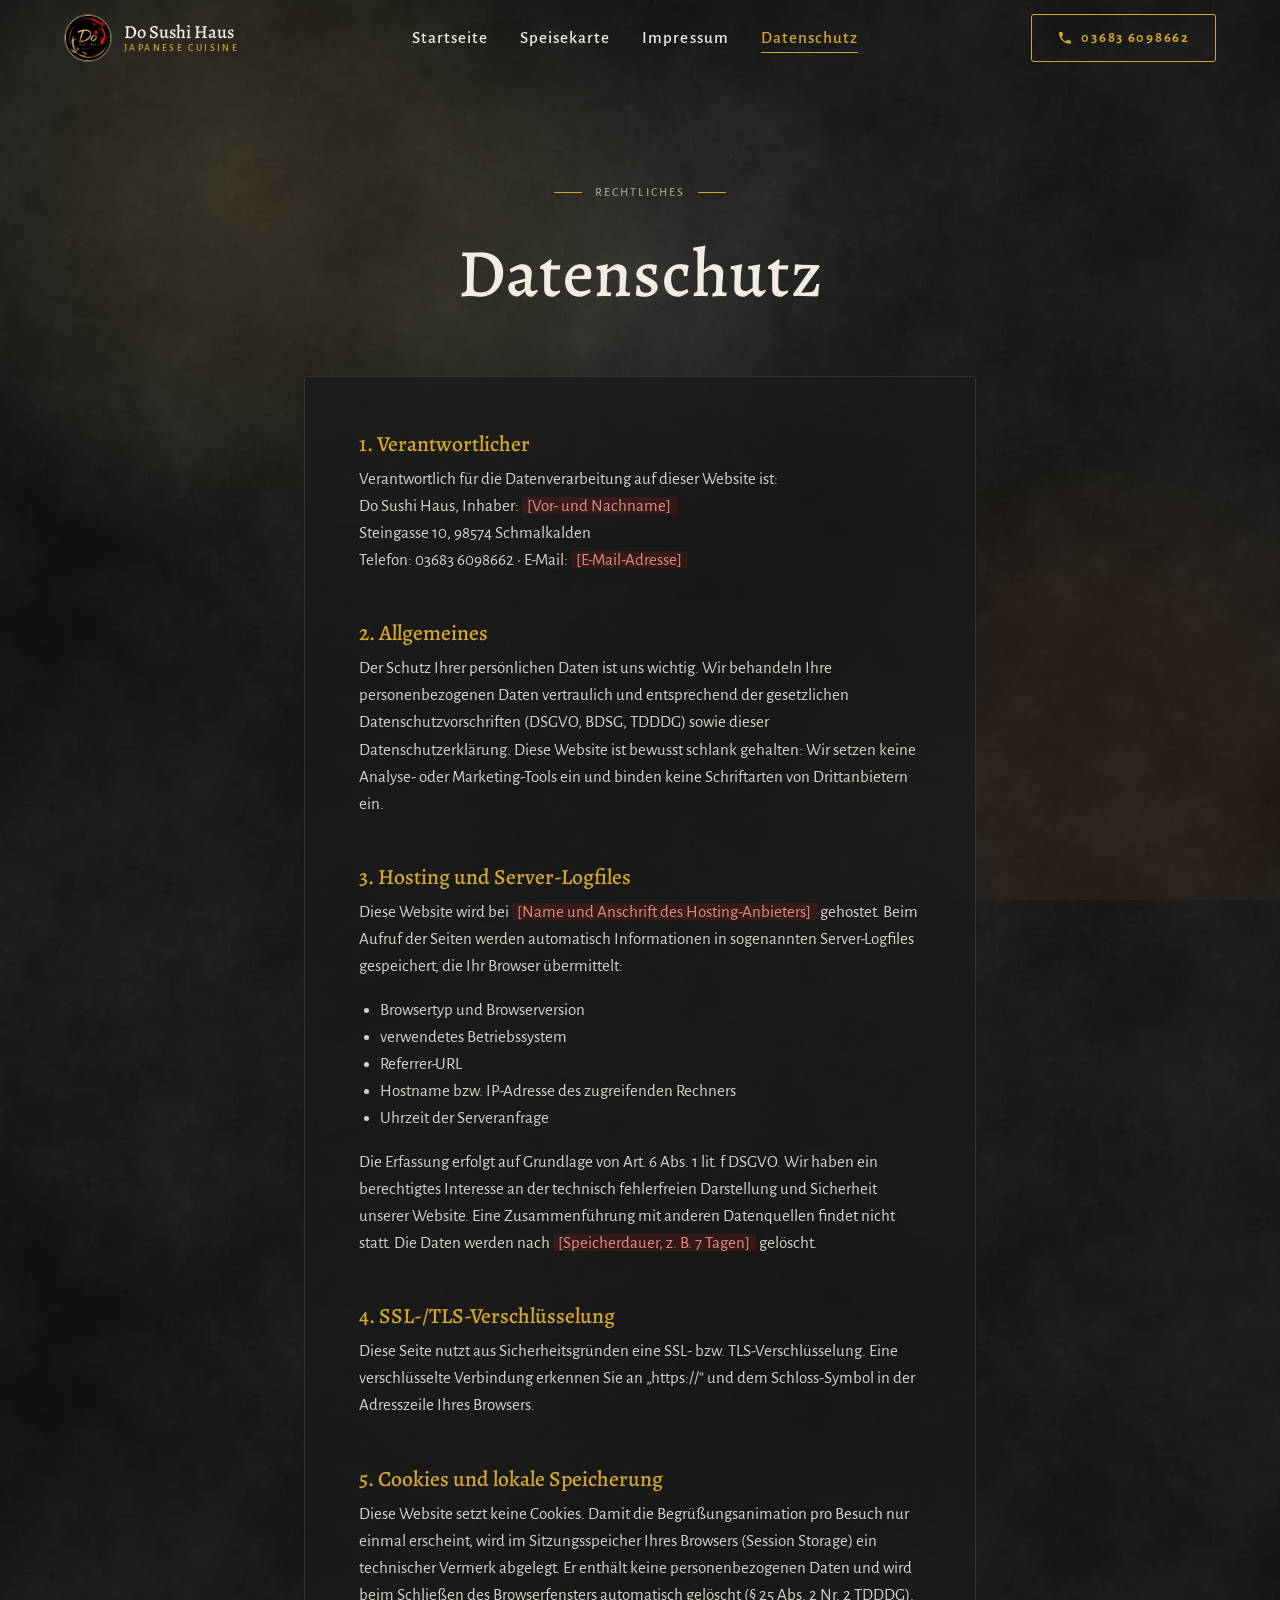
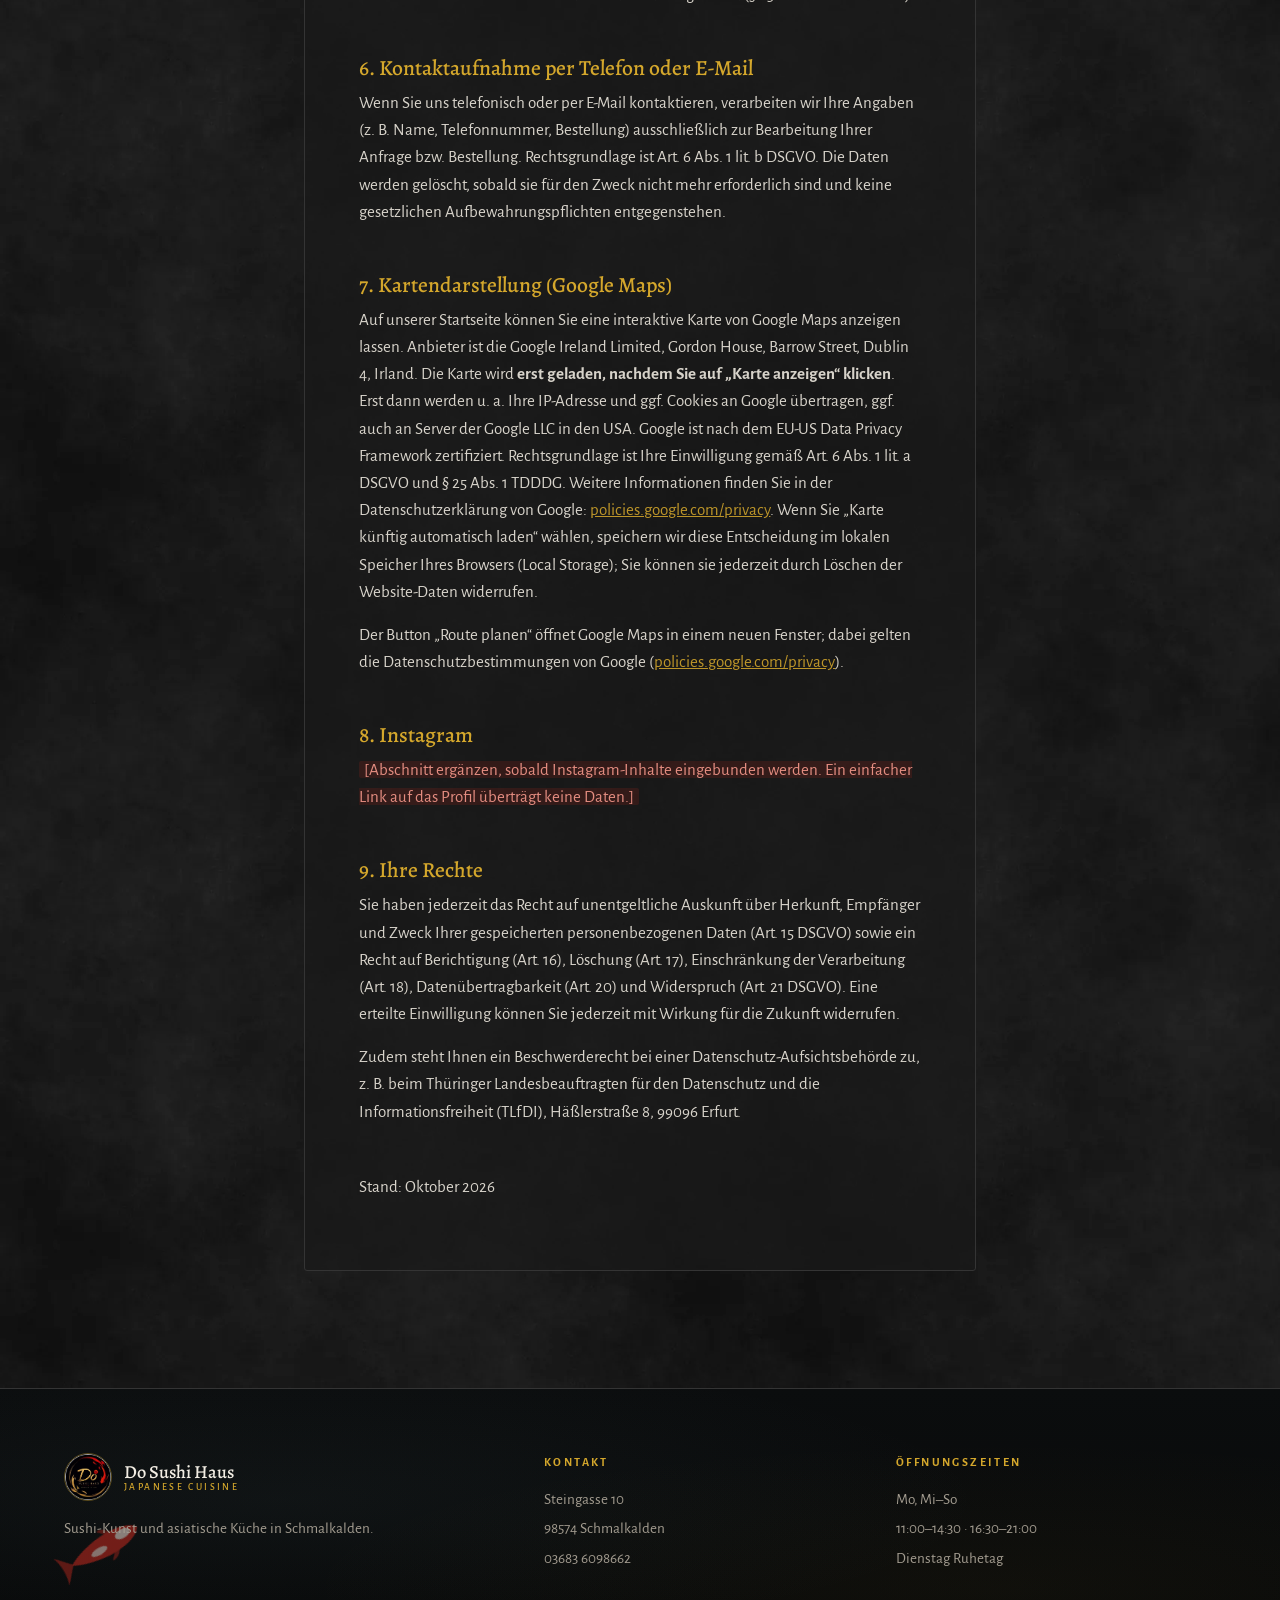
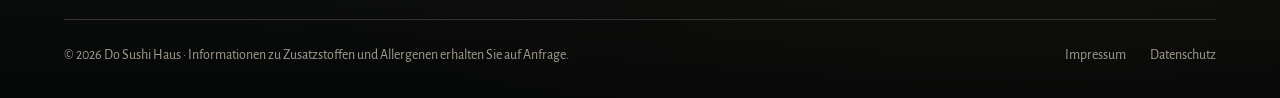
==== commit b5092e14: "Replace JPG images with WEBP format for improved performance and reduced file size; update reference" ====
--- a/datenschutz.html
+++ b/datenschutz.html
@@ -70,7 +70,7 @@
 <header class="site-header" id="header">
   <div class="container site-header__inner">
     <a class="brand" href="index.html" aria-label="Do Sushi Haus – Startseite">
-      <span class="brand__mark"><img src="assets/img/logo-tmp.jpg" alt=""></span>
+      <span class="brand__mark"><img src="assets/img/logo-tmp.webp" alt=""></span>
       <span class="brand__name">Do Sushi Haus<small>Japanese Cuisine</small></span>
     </a>
     <nav class="nav" aria-label="Hauptnavigation">
@@ -153,7 +153,7 @@
   <div class="footer container">
     <div class="footer__grid">
       <div>
-        <a class="brand" href="index.html"><span class="brand__mark"><img src="assets/img/logo-tmp.jpg" alt=""></span><span class="brand__name">Do Sushi Haus<small>Japanese Cuisine</small></span></a>
+        <a class="brand" href="index.html"><span class="brand__mark"><img src="assets/img/logo-tmp.webp" alt=""></span><span class="brand__name">Do Sushi Haus<small>Japanese Cuisine</small></span></a>
         <p style="margin-top:var(--s-3);max-width:22rem">Sushi-Kunst und asiatische Küche in Schmalkalden.</p>
       </div>
       <div>
--- a/css/style.css
+++ b/css/style.css
@@ -199,8 +199,6 @@
   background: repeating-linear-gradient(90deg, #1d1d1d 0 38px, #191919 38px 40px);
   border-block: 1px solid var(--line); will-change: transform;
 }
-.plate { contain: layout paint; }
-.plate__dish { backface-visibility: hidden; }
 .plate { width: 210px; flex: none; text-align: center; }
 .plate__dish {
   width: 190px; margin-inline: auto;
@@ -331,3 +329,15 @@
   .reveal { opacity: 0; transform: translateY(16px); transition: opacity var(--dur) var(--ease), transform var(--dur) var(--ease); }
   .reveal.is-visible { opacity: 1; transform: none; }
 }
+
+/* ---------- Native belt for touch devices: browser scrolling, lightweight ---------- */
+.belt--native {
+  overflow-x: auto; overflow-y: hidden; cursor: auto; touch-action: auto;
+  -webkit-overflow-scrolling: touch; scroll-snap-type: x mandatory; scroll-padding-inline: var(--gutter);
+  scrollbar-width: none; mask-image: none; -webkit-mask-image: none;
+}
+.belt--native::-webkit-scrollbar { display: none; }
+.belt--native .belt__track { will-change: auto; transform: none !important; }
+.belt--native .plate { scroll-snap-align: start; }
+.belt--native .plate__dish { rotate: none !important; }
+.belt--native .belt__rail, .belt--native .belt__nav { display: none; }
--- a/css/home.css
+++ b/css/home.css
@@ -326,3 +326,85 @@
   .hero__grid { grid-template-columns: 1fr 1fr; }
   .hero__visual { width: min(130%, calc(100% + (100vw - min(100vw, var(--container))) / 2 + var(--gutter) - 24px)); max-width: none; }
 }
+
+/* ---------- Hero: logo medallion + welcome note over the dragon photo ---------- */
+.hero__logo {
+  position: absolute; z-index: 3; left: -46px; top: -46px; width: clamp(120px, 11vw, 170px); aspect-ratio: 1;
+  filter: drop-shadow(0 18px 30px rgba(0,0,0,.7));
+}
+.hero__logo img { position: absolute; inset: 8%; width: 84%; height: 84%; object-fit: cover; border-radius: 50%; box-shadow: 0 0 0 3px #0e0e0e, 0 0 0 4px var(--gold-line); }
+.hero__logo svg { position: absolute; inset: 0; width: 100%; height: 100%; overflow: visible; }
+@media (prefers-reduced-motion: no-preference) { .hero__logo svg { animation: spin 60s linear infinite; } }
+.hero__note {
+  position: absolute; z-index: 3; right: -22px; bottom: -38px; max-width: 290px;
+  padding: 1rem 1.2rem 1.1rem; border-radius: 10px;
+  background: rgba(14,14,14,.92); border: 1px solid var(--gold-line); border-left: 3px solid var(--gold);
+  box-shadow: 0 20px 40px rgba(0,0,0,.6);
+}
+.hero__note p { margin: 0; font-size: .88rem; color: var(--muted); line-height: 1.45; }
+.hero__note .label { color: var(--gold); font-size: .62rem; margin-bottom: .2rem; }
+.hero__note-title { font-family: var(--font-serif); font-size: 1.35rem !important; color: var(--ink) !important; margin-bottom: .3rem !important; }
+@media (max-width: 1023px) {
+  .hero__logo { left: -10px; top: -30px; width: 104px; }
+  .hero__note { position: relative; right: auto; bottom: auto; max-width: none; margin-top: -24px; margin-inline: 12px; }
+}
+@media (max-width: 1023px) { .hero__logo { left: 4px; top: -26px; } .hero__note { margin-inline: 16px; } }
+/* homepage set cards with a photo header (same as Speisekarte) */
+.set-card--img { padding-top: 0; }
+.set-card--img .set-card__img { display: block; max-width: none; width: calc(100% + 2 * var(--s-4)); margin: 0 calc(-1 * var(--s-4)) var(--s-4); aspect-ratio: 16 / 10; object-fit: cover; transition: transform 1s var(--ease-out, ease); }
+.set-card--img .seal { top: -16px; right: -14px; z-index: 3; width: 3.6rem; height: 3.6rem; transform: rotate(8deg); }
+
+.hero__note-logo { display: none; }
+@media (max-width: 1023px) {
+  .hero__visual { aspect-ratio: auto; }
+  .hero__dish { position: relative; inset: auto; aspect-ratio: 1180 / 634; }
+  .hero__logo { display: none; }
+  .hero__note { display: grid; grid-template-columns: 64px 1fr; column-gap: .9rem; align-items: center; margin-top: -28px; }
+  .hero__note > *:not(.hero__note-logo) { grid-column: 2; }
+  .hero__note-logo { display: block; grid-row: 1 / span 3; width: 64px; height: 64px; border-radius: 50%; object-fit: cover; box-shadow: 0 0 0 2px var(--gold-line); }
+}
+
+/* ---------- Brand band: big standalone logo ---------- */
+.hero__logo, .hero__note { display: none !important; }
+.brand-band { padding-block: clamp(3rem, 2rem + 4vw, 6rem); position: relative; }
+.brand-band::before { content: ""; position: absolute; left: 50%; top: 50%; width: min(90vw, 900px); height: 70%; translate: -50% -50%;
+  background: radial-gradient(ellipse at center, rgba(212,167,44,.10), transparent 65%); pointer-events: none; }
+.brand-band__inner { position: relative; display: grid; justify-items: center; text-align: center; gap: var(--s-5); }
+.brand-band__logo { position: relative; width: clamp(200px, 22vw, 300px); aspect-ratio: 1; }
+.brand-band__logo img { position: absolute; inset: 8%; width: 84%; height: 84%; object-fit: cover; border-radius: 50%;
+  box-shadow: 0 0 0 4px #0e0e0e, 0 0 0 5px var(--gold-line), 0 30px 70px rgba(0,0,0,.7), 0 0 80px rgba(212,167,44,.15); }
+.brand-band__logo svg { position: absolute; inset: -4%; width: 108%; height: 108%; overflow: visible; }
+.brand-band__text h2 { font-size: clamp(2.2rem, 1.6rem + 2.5vw, 3.6rem); color: var(--gold); margin: .3rem 0 .6rem; }
+.brand-band__text .label { color: var(--muted); }
+.brand-band__text p:last-child { color: var(--ink); opacity: .85; max-width: 30rem; margin-inline: auto; font-family: var(--font-serif); font-style: italic; font-size: 1.15rem; }
+@media (min-width: 900px) {
+  .brand-band__inner { grid-template-columns: auto auto; justify-content: center; text-align: left; gap: var(--s-7); align-items: center; }
+  .brand-band__text p:last-child { margin-inline: 0; }
+}
+/* brand band opens the page; hero follows */
+.brand-band { padding-top: calc(76px + clamp(2rem, 1rem + 4vw, 4.5rem)); }
+.brand-band + .hero { min-height: auto; padding-top: clamp(1rem, 2vw, 2rem); }
+.brand-band + .hero .hero__scroll { display: none; }
+
+/* ---------- Hero after the brand band: framed showcase panel ---------- */
+.brand-band__lanterns { top: 0; }
+.brand-band + .hero { padding-bottom: clamp(3rem, 2rem + 4vw, 6rem); }
+.brand-band + .hero .hero__grid {
+  position: relative; padding: clamp(1.5rem, 1rem + 3vw, 3.5rem);
+  border-radius: 18px; border: 1px solid transparent;
+  background:
+    radial-gradient(80% 120% at 85% 50%, rgba(212,167,44,.10), transparent 60%) padding-box,
+    linear-gradient(180deg, rgba(28,25,20,.85), rgba(16,15,14,.85)) padding-box,
+    linear-gradient(135deg, rgba(232,199,102,.7), rgba(212,167,44,.08) 40%, rgba(212,167,44,.08) 60%, rgba(198,42,31,.55)) border-box;
+  box-shadow: 0 40px 90px rgba(0,0,0,.55);
+}
+/* oversized ghost quote mark */
+.brand-band + .hero .hero__grid::before {
+  content: "“"; position: absolute; left: clamp(.5rem, 2vw, 1.5rem); top: -.35em; pointer-events: none;
+  font: 400 clamp(7rem, 5rem + 8vw, 13rem)/1 var(--font-serif); color: rgba(212,167,44,.12); top: .05em;
+}
+.brand-band + .hero .hero__visual { width: 100%; }
+@media (max-width: 1023px) {
+  .brand-band + .hero .hero__grid { padding: 14px 14px 1.75rem; }
+  .brand-band + .hero .hero__text { padding-inline: .5rem; }
+}
--- a/css/menu.css
+++ b/css/menu.css
@@ -10,7 +10,7 @@
 
 /* ---------- Sticky category bar ---------- */
 .menu-nav {
-  position: sticky; top: 109px; z-index: 30;
+  position: sticky; top: 75px; z-index: 30;
   background: rgba(14,14,14,.92); backdrop-filter: blur(8px);
   border-block: 1px solid var(--line);
 }
--- a/css/motion.css
+++ b/css/motion.css
@@ -164,3 +164,23 @@
 .window__bg { position: fixed; inset: 0; z-index: -1; pointer-events: none; }
 .window__bg img { width: 100%; height: 100%; object-fit: cover; filter: brightness(.42) saturate(1.1) blur(1.5px); transform: scale(1.04); }
 .window__bg::after { content: ""; position: absolute; inset: 0; background: radial-gradient(ellipse at center, transparent 30%, rgba(10,10,10,.75) 100%), linear-gradient(rgba(17,17,17,.6), transparent 25%, transparent 75%, rgba(17,17,17,.7)); }
+
+/* ==========================================================================
+   Phones / touch devices: keep the look, drop the GPU-heavy extras
+   ========================================================================== */
+@media (pointer: coarse), (max-width: 1023px) {
+  /* fixed-background windows repaint on every scroll frame on iOS → normal background */
+  .window { clip-path: none; overflow: hidden; }
+  /* taller than the band so the parallax never shows an edge */
+  .window__bg { position: absolute; inset: -55vh 0; }
+  /* drifting full-screen glows & pointer lamp */
+  .ambient__light { animation: none !important; }
+  .ambient__spot { display: none; }
+  /* blur behind sticky bars is expensive while scrolling */
+  .site-header.is-solid, .menu-nav, .to-top, .open-badge { backdrop-filter: none; -webkit-backdrop-filter: none; }
+  .site-header.is-solid { background: rgba(14,14,14,.97); }
+  .menu-nav { background: rgba(14,14,14,.98); }
+  /* animated blur on lantern glow */
+  .lantern__glow { animation: none !important; }
+  [data-speed], [data-rotate], [data-hero-out] { will-change: auto; }
+}
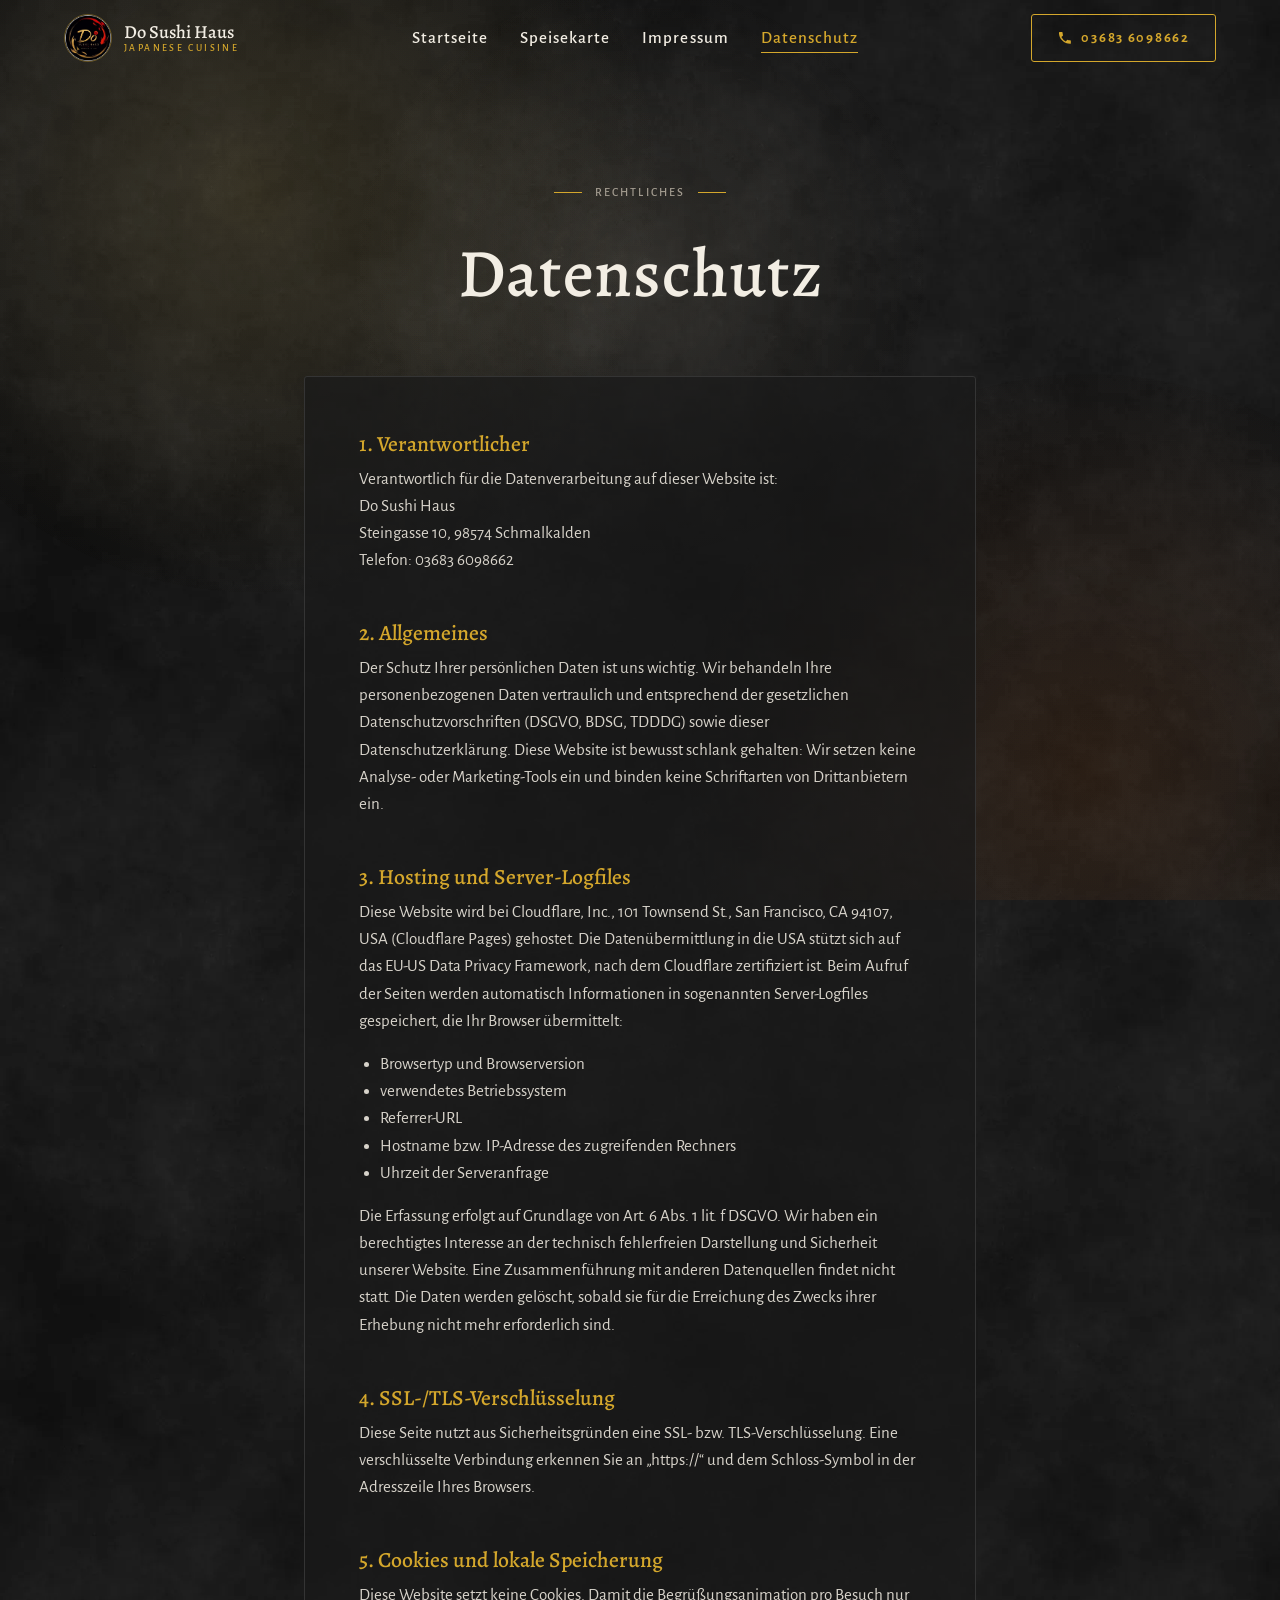
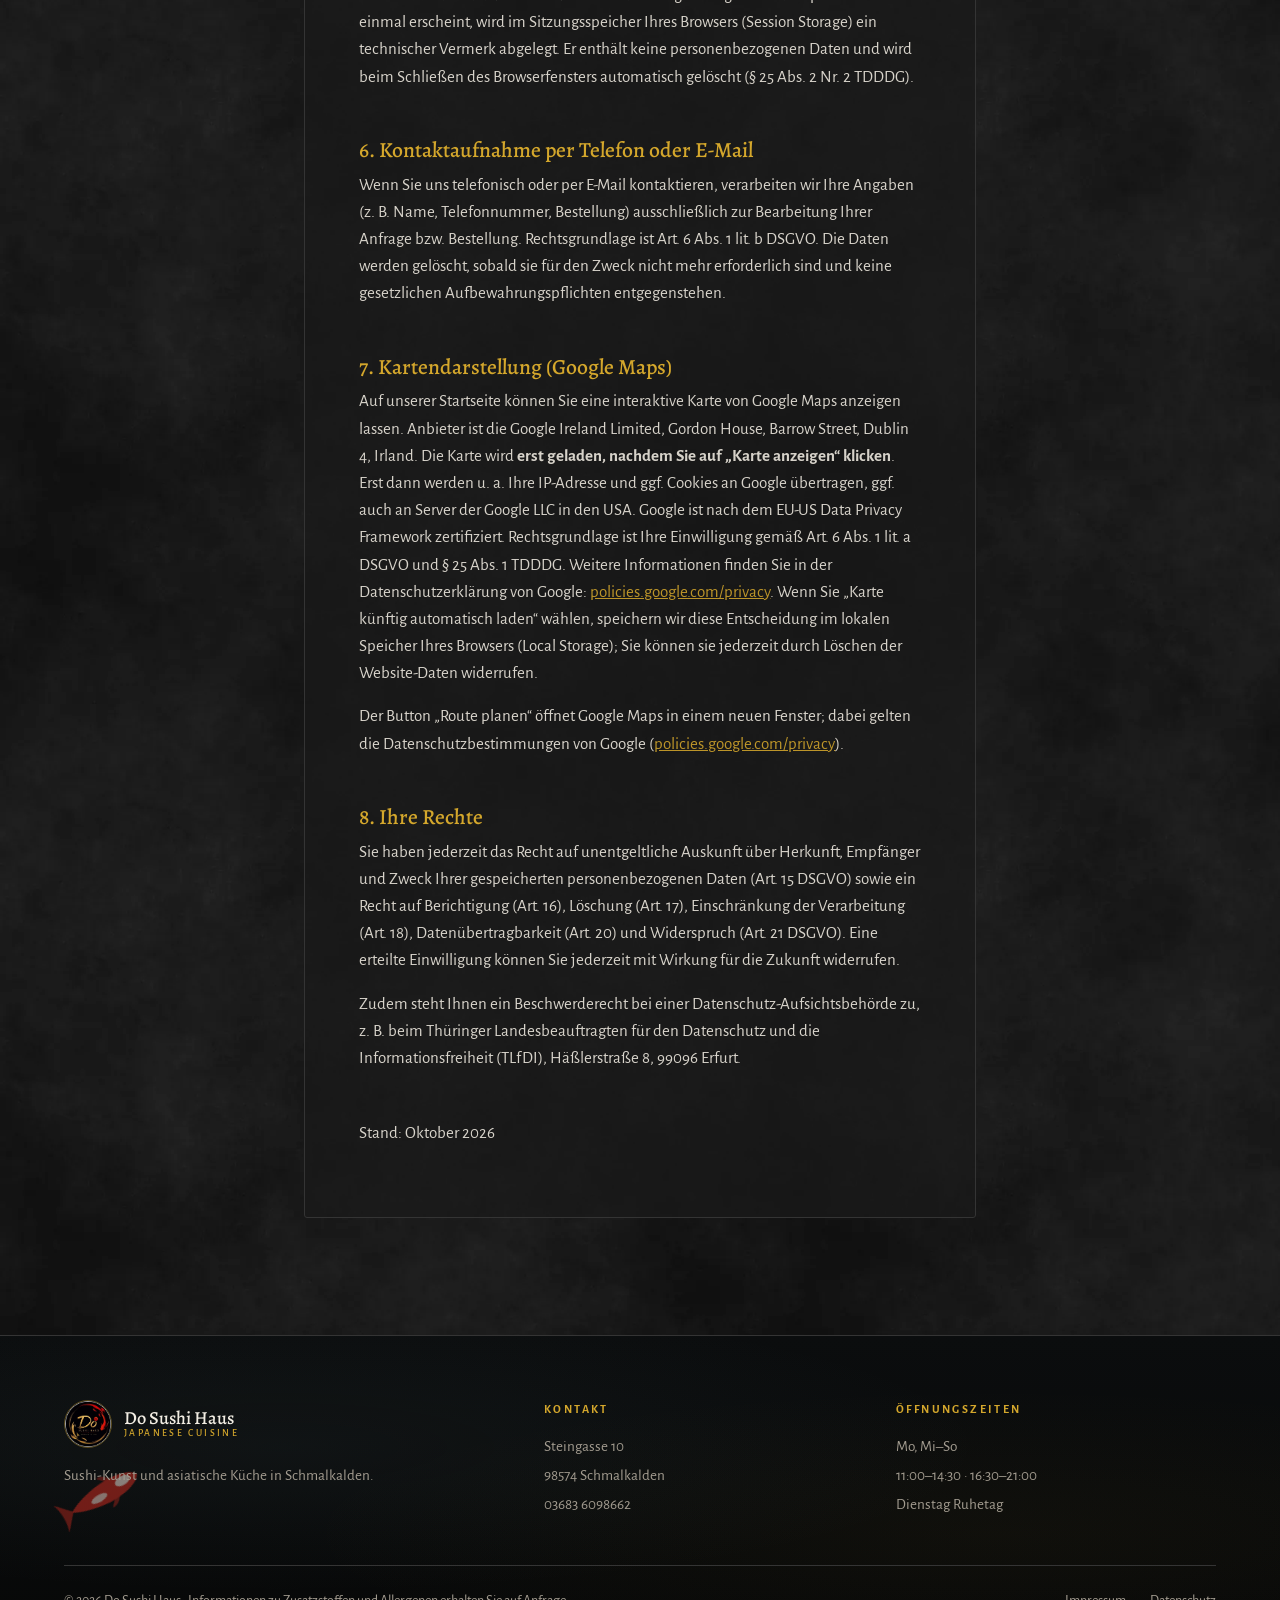
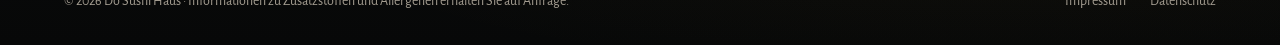
==== commit 72e508db: "feat: implement dish sheet feature with animated photo transitions and detailed view" ====
--- a/datenschutz.html
+++ b/datenschutz.html
@@ -110,15 +110,15 @@
   <section class="legal">
     <div class="container measure"><div class="legal__body reveal">
 <h2>1. Verantwortlicher</h2>
-<p>Verantwortlich für die Datenverarbeitung auf dieser Website ist:<br>Do Sushi Haus, Inhaber: <mark class="ph-mark">[Vor- und Nachname]</mark><br>Steingasse 10, 98574 Schmalkalden<br>Telefon: 03683 6098662 · E-Mail: <mark class="ph-mark">[E-Mail-Adresse]</mark></p>
+<p>Verantwortlich für die Datenverarbeitung auf dieser Website ist:<br>Do Sushi Haus<!-- , Inhaber: [Vor- und Nachname] --><br>Steingasse 10, 98574 Schmalkalden<br>Telefon: 03683 6098662<!-- · E-Mail: [E-Mail-Adresse] --></p>
 
 <h2>2. Allgemeines</h2>
 <p>Der Schutz Ihrer persönlichen Daten ist uns wichtig. Wir behandeln Ihre personenbezogenen Daten vertraulich und entsprechend der gesetzlichen Datenschutzvorschriften (DSGVO, BDSG, TDDDG) sowie dieser Datenschutzerklärung. Diese Website ist bewusst schlank gehalten: Wir setzen keine Analyse- oder Marketing-Tools ein und binden keine Schriftarten von Drittanbietern ein.</p>
 
 <h2>3. Hosting und Server-Logfiles</h2>
-<p>Diese Website wird bei <mark class="ph-mark">[Name und Anschrift des Hosting-Anbieters]</mark> gehostet. Beim Aufruf der Seiten werden automatisch Informationen in sogenannten Server-Logfiles gespeichert, die Ihr Browser übermittelt:</p>
+<p>Diese Website wird bei Cloudflare, Inc., 101 Townsend St., San Francisco, CA 94107, USA (Cloudflare Pages) gehostet. Die Datenübermittlung in die USA stützt sich auf das EU-US Data Privacy Framework, nach dem Cloudflare zertifiziert ist. Beim Aufruf der Seiten werden automatisch Informationen in sogenannten Server-Logfiles gespeichert, die Ihr Browser übermittelt:</p>
 <ul><li>Browsertyp und Browserversion</li><li>verwendetes Betriebssystem</li><li>Referrer-URL</li><li>Hostname bzw. IP-Adresse des zugreifenden Rechners</li><li>Uhrzeit der Serveranfrage</li></ul>
-<p>Die Erfassung erfolgt auf Grundlage von Art. 6 Abs. 1 lit. f DSGVO. Wir haben ein berechtigtes Interesse an der technisch fehlerfreien Darstellung und Sicherheit unserer Website. Eine Zusammenführung mit anderen Datenquellen findet nicht statt. Die Daten werden nach <mark class="ph-mark">[Speicherdauer, z. B. 7 Tagen]</mark> gelöscht.</p>
+<p>Die Erfassung erfolgt auf Grundlage von Art. 6 Abs. 1 lit. f DSGVO. Wir haben ein berechtigtes Interesse an der technisch fehlerfreien Darstellung und Sicherheit unserer Website. Eine Zusammenführung mit anderen Datenquellen findet nicht statt. Die Daten werden gelöscht, sobald sie für die Erreichung des Zwecks ihrer Erhebung nicht mehr erforderlich sind.</p>
 
 <h2>4. SSL-/TLS-Verschlüsselung</h2>
 <p>Diese Seite nutzt aus Sicherheitsgründen eine SSL- bzw. TLS-Verschlüsselung. Eine verschlüsselte Verbindung erkennen Sie an „https://“ und dem Schloss-Symbol in der Adresszeile Ihres Browsers.</p>
@@ -133,10 +133,12 @@
 <p>Auf unserer Startseite können Sie eine interaktive Karte von Google Maps anzeigen lassen. Anbieter ist die Google Ireland Limited, Gordon House, Barrow Street, Dublin 4, Irland. Die Karte wird <strong>erst geladen, nachdem Sie auf „Karte anzeigen“ klicken</strong>. Erst dann werden u. a. Ihre IP-Adresse und ggf. Cookies an Google übertragen, ggf. auch an Server der Google LLC in den USA. Google ist nach dem EU-US Data Privacy Framework zertifiziert. Rechtsgrundlage ist Ihre Einwilligung gemäß Art. 6 Abs. 1 lit. a DSGVO und § 25 Abs. 1 TDDDG. Weitere Informationen finden Sie in der Datenschutzerklärung von Google: <a class="gold" href="https://policies.google.com/privacy" target="_blank" rel="noopener">policies.google.com/privacy</a>. Wenn Sie „Karte künftig automatisch laden“ wählen, speichern wir diese Entscheidung im lokalen Speicher Ihres Browsers (Local Storage); Sie können sie jederzeit durch Löschen der Website-Daten widerrufen.</p>
 <p>Der Button „Route planen“ öffnet Google Maps in einem neuen Fenster; dabei gelten die Datenschutzbestimmungen von Google (<a href="https://policies.google.com/privacy" rel="noopener">policies.google.com/privacy</a>).</p>
 
-<h2>8. Instagram</h2>
-<p><mark class="ph-mark">[Abschnitt ergänzen, sobald Instagram-Inhalte eingebunden werden. Ein einfacher Link auf das Profil überträgt keine Daten.]</mark></p>
+<!-- Instagram – vom Inhaber später zu ergänzen:
+<h2>Instagram</h2>
+<p>[Abschnitt ergänzen, sobald Instagram-Inhalte eingebunden werden. Ein einfacher Link auf das Profil überträgt keine Daten.]</p>
+-->
 
-<h2>9. Ihre Rechte</h2>
+<h2>8. Ihre Rechte</h2>
 <p>Sie haben jederzeit das Recht auf unentgeltliche Auskunft über Herkunft, Empfänger und Zweck Ihrer gespeicherten personenbezogenen Daten (Art. 15 DSGVO) sowie ein Recht auf Berichtigung (Art. 16), Löschung (Art. 17), Einschränkung der Verarbeitung (Art. 18), Datenübertragbarkeit (Art. 20) und Widerspruch (Art. 21 DSGVO). Eine erteilte Einwilligung können Sie jederzeit mit Wirkung für die Zukunft widerrufen.</p>
 <p>Zudem steht Ihnen ein Beschwerderecht bei einer Datenschutz-Aufsichtsbehörde zu, z. B. beim Thüringer Landesbeauftragten für den Datenschutz und die Informationsfreiheit (TLfDI), Häßlerstraße 8, 99096 Erfurt.</p>
 
--- a/css/menu.css
+++ b/css/menu.css
@@ -130,3 +130,95 @@
 .dish--img .dish__desc, .dish--img .dish__options { grid-column: 2 / -1; }
 @media (max-width: 480px) { .dish--img { grid-template-columns: 64px 1fr auto; } }
 .dish__options li > span:first-child { flex: 1; color: var(--ink); }
+
+/* ==========================================================================
+   Dish sheet (opens from a dish photo)
+   ========================================================================== */
+.dsheet {
+  position: fixed; inset: 0; z-index: 130; display: grid; place-items: center; padding: 1rem;
+  background: radial-gradient(ellipse at 50% 35%, rgba(40,32,18,.92), rgba(6,6,6,.96) 70%);
+  opacity: 0; visibility: hidden; transition: opacity .35s, visibility .35s;
+}
+.dsheet.is-open { opacity: 1; visibility: visible; }
+.dsheet.is-closing { opacity: 0; transition-delay: .2s; }
+.dsheet-lock, .dsheet-lock body { overflow: hidden; }
+
+.dsheet__card {
+  position: relative; width: min(100%, 440px); max-height: calc(100svh - 2rem); overflow-y: auto; overscroll-behavior: contain;
+  padding: 2rem 1.5rem 1.25rem; border-radius: 18px; text-align: center;
+  background:
+    radial-gradient(90% 50% at 50% 0%, rgba(212,167,44,.16), transparent 70%) padding-box,
+    linear-gradient(180deg, #1d1a15, #121110) padding-box,
+    linear-gradient(160deg, #f0d47e, rgba(212,167,44,.12) 40%, rgba(198,42,31,.55)) border-box;
+  border: 1px solid transparent; box-shadow: 0 40px 100px rgba(0,0,0,.7);
+  transform: translateY(24px) scale(.97); transition: transform .55s cubic-bezier(.16,1,.3,1);
+  scrollbar-width: none;
+}
+.dsheet.is-open .dsheet__card { transform: none; }
+.dsheet__close { position: absolute; top: .7rem; right: .7rem; z-index: 3; width: 40px; height: 40px; border-radius: 50%; border: 1px solid var(--gold-line); background: rgba(12,12,12,.7); color: var(--gold); font-size: 1rem; cursor: pointer; }
+
+.dsheet__photo { position: relative; width: min(64vw, 260px); aspect-ratio: 1; margin: 0 auto 1.25rem; }
+.dsheet__photo img { position: absolute; inset: 7%; width: 86%; height: 86%; object-fit: cover; border-radius: 50%; box-shadow: 0 0 0 3px #0e0e0e, 0 24px 50px rgba(0,0,0,.65); }
+.dsheet.is-flying .dsheet__photo img { opacity: 0; }
+.dsheet__ring { position: absolute; inset: 0; width: 100%; height: 100%; overflow: visible; }
+.dsheet__ring path { fill: none; stroke: var(--gold); stroke-width: 1.2; stroke-linecap: round; stroke-dasharray: 1; stroke-dashoffset: 1; }
+.dsheet__ring .r2 { stroke: var(--koi); stroke-width: 2.4; }
+.dsheet.is-shown .dsheet__ring path { animation: dsheet-draw 1.1s cubic-bezier(.16,1,.3,1) .25s forwards; }
+.dsheet.is-shown .dsheet__ring .r2 { animation-delay: .8s; animation-duration: .6s; }
+@keyframes dsheet-draw { to { stroke-dashoffset: 0; } }
+
+.dsheet__fly { position: fixed; z-index: 2; border-radius: 50%; object-fit: cover; transform-origin: 0 0; pointer-events: none; opacity: 0; will-change: transform; }
+
+.dsheet__cat { color: var(--gold); letter-spacing: .26em; }
+.dsheet__name { font-family: var(--font-serif); font-weight: 700; font-size: clamp(1.6rem, 1.3rem + 1.2vw, 2rem); text-transform: uppercase; color: var(--ink); margin: .3rem 0 .5rem; letter-spacing: .03em; }
+.dsheet__tags { display: flex; justify-content: center; gap: .4rem; min-height: 0; margin-bottom: .6rem; }
+.dsheet__tags:empty { display: none; }
+.dsheet__desc { color: #c9c1b3; line-height: 1.6; margin: 0 auto .8rem; max-width: 32ch; }
+.dsheet__desc b { color: var(--gold); font-weight: 500; }
+.dsheet__opts { list-style: none; padding: 0; margin: 0 0 .8rem; text-align: left; }
+.dsheet__opts:empty { display: none; }
+.dsheet__opts li { display: flex; justify-content: space-between; gap: 1rem; padding: .5rem 0; border-top: 1px solid rgba(212,167,44,.14); }
+.dsheet__opts .dish__price { color: var(--gold); font-family: var(--font-serif); font-weight: 700; }
+.dsheet__foot { display: flex; align-items: center; justify-content: space-between; gap: 1rem; padding-top: 1rem; margin-top: .4rem; border-top: 1px solid var(--gold-line); }
+.dsheet__price {
+  font-family: var(--font-serif); font-weight: 700; font-size: 2.1rem; line-height: 1;
+  background: linear-gradient(180deg, #f6dd8c, #d4a72c 55%, #a97c12); -webkit-background-clip: text; background-clip: text; color: transparent;
+}
+.dsheet__call { min-height: 44px; padding: .6em 1.2em; font-size: .8rem; }
+.dsheet__note { font-size: .72rem; color: var(--muted); margin: .7rem 0 0; }
+.dsheet__note:empty { display: none; }
+.dsheet__nav { display: flex; align-items: center; justify-content: center; gap: 1rem; margin-top: 1rem; }
+.dsheet__nav button { width: 42px; height: 42px; border-radius: 50%; border: 1px solid var(--gold-line); background: none; color: var(--gold); font: 400 1.5rem/1 var(--font-serif); padding-bottom: 3px; cursor: pointer; }
+.dsheet__count { font-size: .75rem; letter-spacing: .18em; color: var(--muted); font-variant-numeric: tabular-nums; }
+
+/* staggered content entrance (also replays when browsing) */
+.dsheet__body > * { opacity: 0; transform: translateY(12px); }
+.dsheet.is-shown .dsheet__body > * { opacity: 1; transform: none; transition: opacity .5s, transform .6s cubic-bezier(.16,1,.3,1); }
+.dsheet.is-shown .dsheet__body > :nth-child(1) { transition-delay: .15s; }
+.dsheet.is-shown .dsheet__body > :nth-child(2) { transition-delay: .22s; }
+.dsheet.is-shown .dsheet__body > :nth-child(3) { transition-delay: .29s; }
+.dsheet.is-shown .dsheet__body > :nth-child(4) { transition-delay: .36s; }
+.dsheet.is-shown .dsheet__body > :nth-child(5) { transition-delay: .43s; }
+.dsheet.is-shown .dsheet__body > :nth-child(6) { transition-delay: .5s; }
+.dsheet.is-shown .dsheet__body > :nth-child(7) { transition-delay: .56s; }
+/* photo slides in from the browsing direction */
+.dsheet.is-shown [data-dir="next"] .dsheet__photo img { animation: dsheet-in-r .55s cubic-bezier(.16,1,.3,1); }
+.dsheet.is-shown [data-dir="prev"] .dsheet__photo img { animation: dsheet-in-l .55s cubic-bezier(.16,1,.3,1); }
+@keyframes dsheet-in-r { from { transform: translateX(40px) rotate(8deg); opacity: 0; } }
+@keyframes dsheet-in-l { from { transform: translateX(-40px) rotate(-8deg); opacity: 0; } }
+
+/* phones: sheet rises from the bottom */
+@media (max-width: 600px) {
+  .dsheet { place-items: end center; padding: 0; }
+  .dsheet__card { width: 100%; border-radius: 22px 22px 0 0; max-height: 92svh; padding-bottom: calc(1.25rem + env(safe-area-inset-bottom)); transform: translateY(60px); }
+  .dsheet__card::before { content: ""; position: absolute; top: 8px; left: 50%; width: 40px; height: 4px; margin-left: -20px; border-radius: 2px; background: rgba(242,237,227,.25); }
+}
+@media (prefers-reduced-motion: reduce) {
+  .dsheet__body > * { opacity: 1; transform: none; }
+  .dsheet__ring path { stroke-dashoffset: 0; }
+}
+/* thumbnails hint they open something */
+.dish__thumb { position: relative; }
+.dish__thumb::after { content: "+"; position: absolute; right: -2px; bottom: -2px; width: 22px; height: 22px; border-radius: 50%; display: grid; place-items: center; background: var(--gold); color: #111; font: 700 .9rem/1 var(--font-sans); box-shadow: 0 4px 10px rgba(0,0,0,.5); }
+.dish__thumb { overflow: visible; }
+.dish__thumb img { border-radius: 50%; }
--- a/css/motion.css
+++ b/css/motion.css
@@ -184,3 +184,28 @@
   .lantern__glow { animation: none !important; }
   [data-speed], [data-rotate], [data-hero-out] { will-change: auto; }
 }
+
+/* ==========================================================================
+   iOS memory diet (WebKit kills the tab when GPU memory runs out)
+   ========================================================================== */
+@media (pointer: coarse), (max-width: 1023px) {
+  /* SVG displacement filters on HTML are rasterised per element – drop them */
+  [filter], .seal { filter: none !important; }
+  /* blurred, animated steam puffs */
+  .steam { display: none; }
+  /* full-screen fixed glow layers → one static gradient on the body */
+  .ambient { display: none; }
+  body.slate { background-image: radial-gradient(ellipse at 50% 0%, rgba(232,199,102,.06), transparent 55%), url("../assets/img/slate.webp"); }
+  /* book: flat page turns, no shading overlays */
+  .leaf__face::before, .leaf__face::after, .book__inner::before { display: none; }
+  .book__stage { perspective: 1600px; }
+  /* masks and blurs */
+  .menu-nav__cats { mask-image: none; -webkit-mask-image: none; }
+  .zoom { backdrop-filter: none; -webkit-backdrop-filter: none; background: rgba(8,8,8,.94); }
+  .lantern__glow { display: none; }
+}
+@media (pointer: coarse), (max-width: 1023px) {
+  /* keep each block's painting to itself – stops WebKit from squashing
+     everything below a scroller/animated card into one page-tall layer */
+  .sets, .cat, .section, .chapter, .world-divider, .menu-world, .brand-band, .hero, .alley, .spread { contain: paint; }
+}
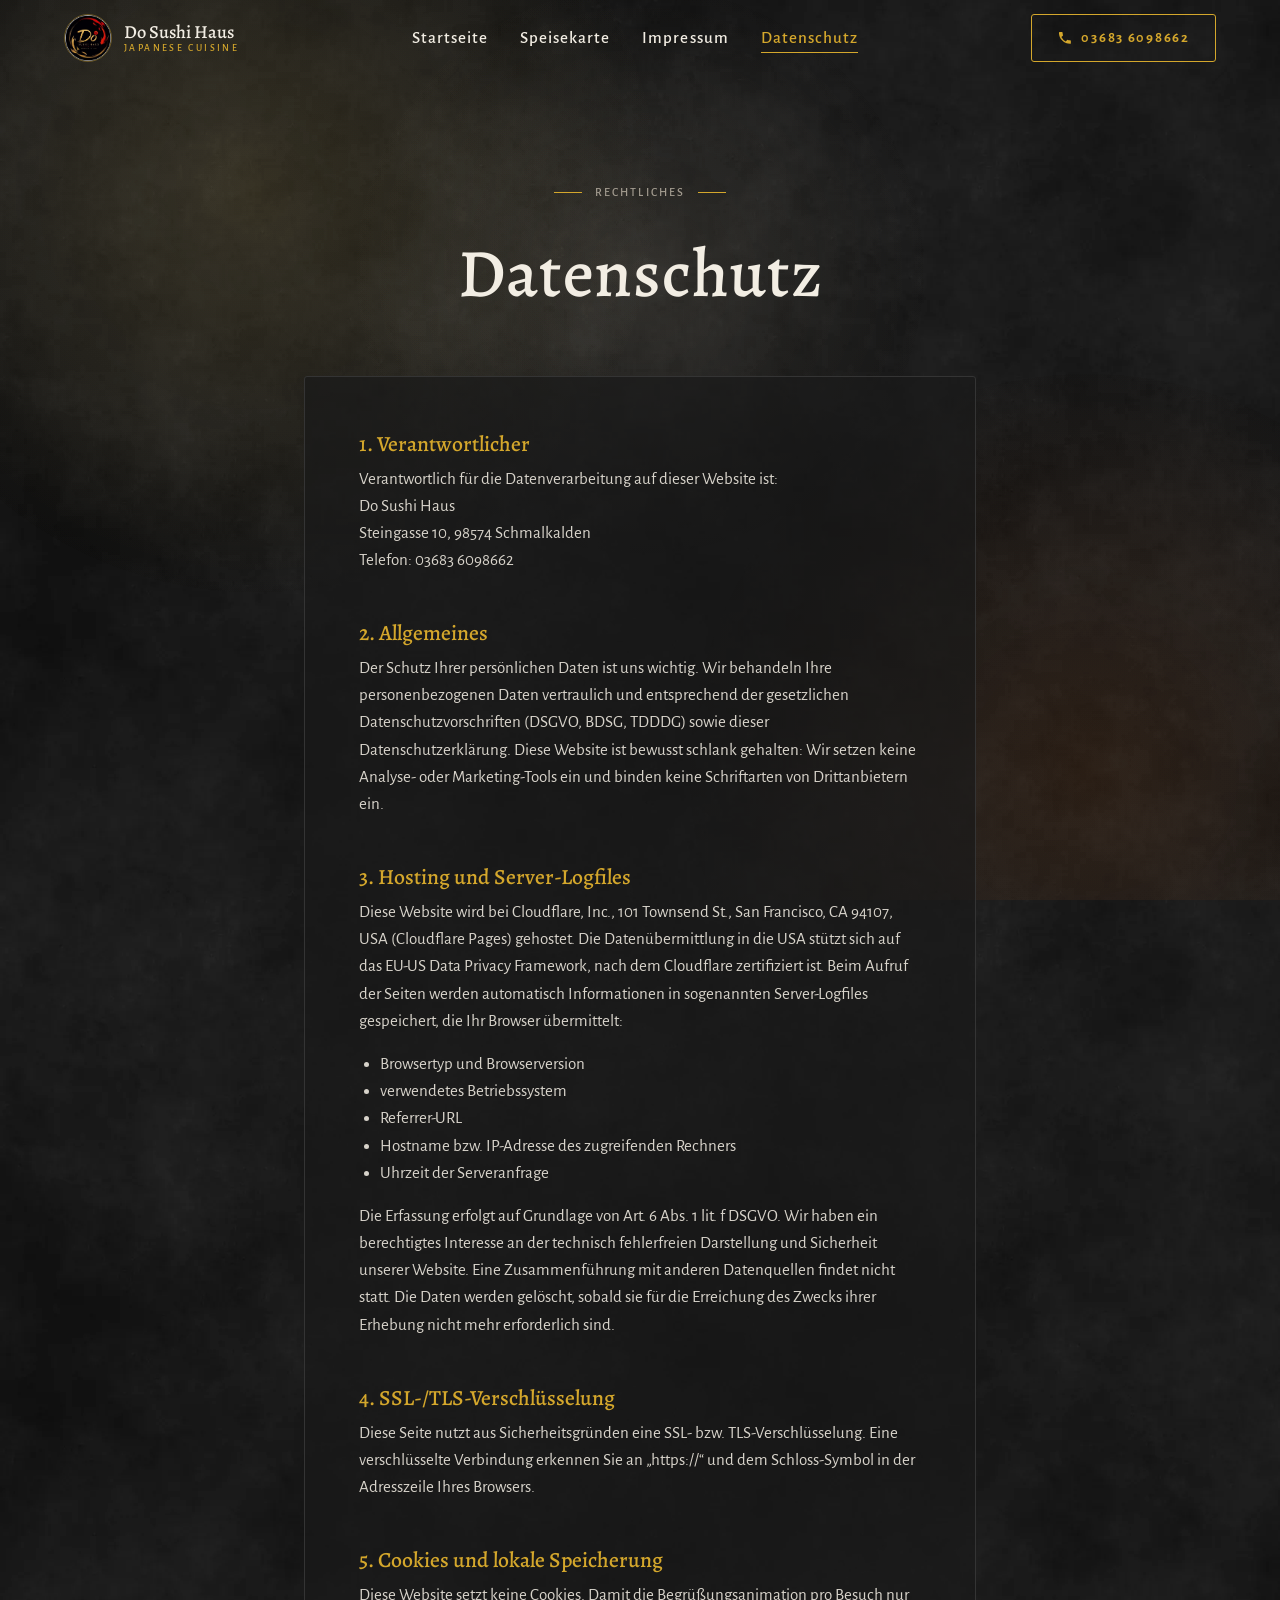
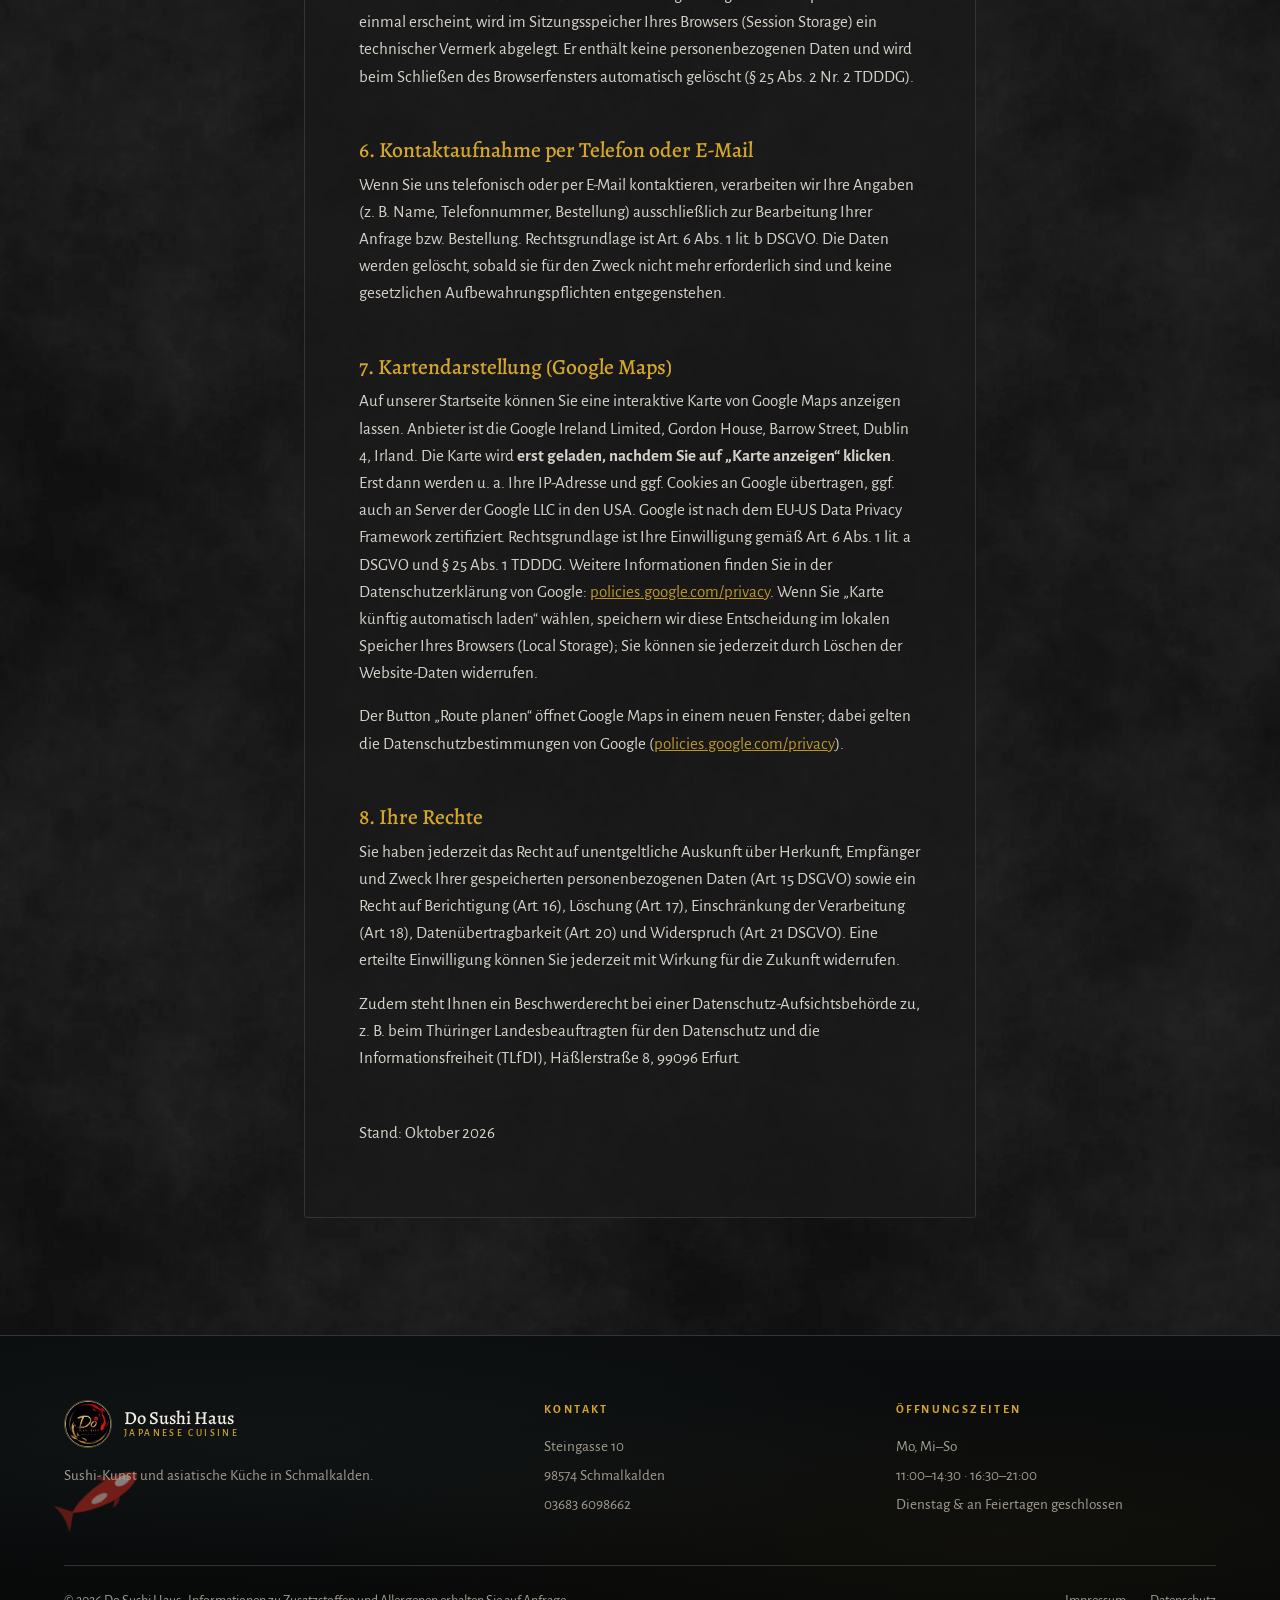
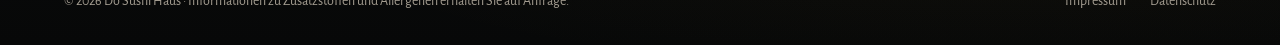
==== commit 22be1b3f: "feat: add alt text to menu images, update holiday hours, and include menu backups" ====
--- a/datenschutz.html
+++ b/datenschutz.html
@@ -35,17 +35,65 @@
   <symbol id="i-fish" viewBox="0 0 48 48"><g fill="none" stroke="currentColor" stroke-width="1.4" stroke-linecap="round"><path d="M6 24c6-9 18-12 28-6l8-6v24l-8-6C24 36 12 33 6 24z"/><circle cx="14" cy="22" r="1.2" fill="currentColor"/><path d="M22 18c2 4 2 8 0 12"/></g></symbol>
   <symbol id="i-hands" viewBox="0 0 48 48"><g fill="none" stroke="currentColor" stroke-width="1.4" stroke-linecap="round"><path d="M8 40 30 6M14 42 38 10"/><ellipse cx="26" cy="34" rx="12" ry="6"/><path d="M14 34c0 6 24 6 24 0"/></g></symbol>
   <symbol id="i-leaf" viewBox="0 0 48 48"><g fill="none" stroke="currentColor" stroke-width="1.4" stroke-linecap="round"><path d="M10 38C8 20 20 8 40 8c0 20-12 32-30 30z"/><path d="M10 38 30 18"/></g></symbol>
-  <symbol id="lantern" viewBox="0 0 64 120">
-    <line x1="32" y1="0" x2="32" y2="14" stroke="#4a4a4a" stroke-width="1.5"/>
-    <ellipse class="lantern__glow" cx="32" cy="62" rx="30" ry="38" fill="#e07a2e"/>
-    <rect x="20" y="14" width="24" height="8" rx="2" fill="#151515"/>
-    <path d="M14 26 Q2 62 14 98 L50 98 Q62 62 50 26 Z" fill="#b8321f"/>
-    <path d="M14 26 Q2 62 14 98 L50 98 Q62 62 50 26 Z" fill="url(#lg)"/>
-    <g stroke="#7a1d12" stroke-width="1" fill="none" opacity=".7"><path d="M11 38H53M8 50H56M7 62H57M8 74H56M11 86H53"/></g>
-    <rect x="18" y="20" width="28" height="7" rx="2" fill="#151515"/>
-    <rect x="18" y="97" width="28" height="7" rx="2" fill="#151515"/>
-    <path d="M32 104V118" stroke="#d4a72c" stroke-width="1.5"/>
-    <defs><radialGradient id="lg" cx=".5" cy=".5" r=".6"><stop offset="0" stop-color="#ffb35c" stop-opacity=".8"/><stop offset="1" stop-color="#7a1d12" stop-opacity="0"/></radialGradient></defs>
+  <symbol id="lantern" viewBox="0 0 64 132">
+    <defs>
+      <radialGradient id="lgBody" cx=".5" cy=".46" r=".62">
+        <stop offset="0" stop-color="#ffd27a"/><stop offset=".28" stop-color="#f08a3a"/>
+        <stop offset=".62" stop-color="#c8361f"/><stop offset="1" stop-color="#6e140c"/>
+      </radialGradient>
+      <linearGradient id="lgSide" x1="0" x2="1">
+        <stop offset="0" stop-color="#000" stop-opacity=".45"/><stop offset=".22" stop-color="#000" stop-opacity="0"/>
+        <stop offset=".78" stop-color="#000" stop-opacity="0"/><stop offset="1" stop-color="#000" stop-opacity=".5"/>
+      </linearGradient>
+      <linearGradient id="lgCap" x1="0" x2="0" y1="0" y2="1">
+        <stop offset="0" stop-color="#2a2620"/><stop offset=".5" stop-color="#0f0e0c"/><stop offset="1" stop-color="#1c1915"/>
+      </linearGradient>
+      <linearGradient id="lgTassel" x1="0" x2="0" y1="0" y2="1">
+        <stop offset="0" stop-color="#c62a1f"/><stop offset="1" stop-color="#7a1610" stop-opacity=".2"/>
+      </linearGradient>
+      <clipPath id="lgClip"><path d="M14 27 C2 46 2 82 14 101 L50 101 C62 82 62 46 50 27 Z"/></clipPath>
+    </defs>
+    <!-- hanging cord + ring -->
+    <path d="M32 0 V11" stroke="#3d3a35" stroke-width="1.4"/>
+    <circle cx="32" cy="13" r="2.4" fill="none" stroke="#d4a72c" stroke-width="1.2"/>
+    <!-- warm halo -->
+    <ellipse class="lantern__glow" cx="32" cy="64" rx="34" ry="44" fill="#ff8a2e"/>
+    <!-- top cap (lacquer, gold rim) -->
+    <path d="M19 16 H45 L48 23 H16 Z" fill="url(#lgCap)"/>
+    <path d="M16 23 H48" stroke="#d4a72c" stroke-width="1.2"/>
+    <rect x="14" y="23.5" width="36" height="4" rx="1.5" fill="url(#lgCap)"/>
+    <!-- paper body -->
+    <g clip-path="url(#lgClip)">
+      <rect x="0" y="24" width="64" height="80" fill="url(#lgBody)"/>
+      <!-- bamboo ribs follow the curve -->
+      <g fill="none" stroke="#5e120b" stroke-opacity=".55" stroke-width=".9">
+        <path d="M8 34 Q32 38 56 34"/><path d="M5 43 Q32 48 59 43"/><path d="M4 52 Q32 57 60 52"/>
+        <path d="M4 61 Q32 66 60 61"/><path d="M4 70 Q32 75 60 70"/><path d="M5 79 Q32 84 59 79"/>
+        <path d="M7 88 Q32 92 57 88"/><path d="M10 96 Q32 99 54 96"/>
+      </g>
+      <!-- vertical seams -->
+      <g fill="none" stroke="#5e120b" stroke-opacity=".28" stroke-width=".7">
+        <path d="M22 27 Q17 64 22 101"/><path d="M42 27 Q47 64 42 101"/><path d="M32 27 V101"/>
+      </g>
+      <!-- gold seigaiha crest -->
+      <g fill="none" stroke="#f6dd8c" stroke-opacity=".75" stroke-width="1">
+        <circle cx="32" cy="64" r="9.5" stroke-opacity=".5"/>
+        <path d="M24 67 a4 4 0 0 1 8 0 a4 4 0 0 1 8 0"/>
+        <path d="M26 67 a2 2 0 0 1 4 0 M34 67 a2 2 0 0 1 4 0"/>
+        <path d="M28 62 a4 4 0 0 1 8 0" stroke-opacity=".6"/>
+      </g>
+      <rect x="0" y="24" width="64" height="80" fill="url(#lgSide)"/>
+      <!-- paper highlight -->
+      <ellipse cx="24" cy="50" rx="5" ry="16" fill="#fff" opacity=".12"/>
+    </g>
+    <!-- bottom cap -->
+    <rect x="14" y="100.5" width="36" height="4" rx="1.5" fill="url(#lgCap)"/>
+    <path d="M16 104.5 H48" stroke="#d4a72c" stroke-width="1.2"/>
+    <path d="M16 104.5 H48 L45 110 H19 Z" fill="url(#lgCap)"/>
+    <!-- knot + tassel -->
+    <circle cx="32" cy="113" r="2.6" fill="#d4a72c"/>
+    <path d="M30.5 115 L28 131 H36 L33.5 115 Z" fill="url(#lgTassel)"/>
+    <g stroke="#e0473a" stroke-width=".6" opacity=".7"><path d="M30 117 L29 130"/><path d="M32 117 V131"/><path d="M34 117 L35 130"/></g>
   </symbol>
   <symbol id="koi" viewBox="0 0 100 40">
     <path d="M16 20C8 12 4 6 0 3c4 9 4 25 0 34 4-3 8-9 16-17z" fill="var(--koi-fin, #c62a1f)" opacity=".8"/>
@@ -164,7 +212,7 @@
       </div>
       <div>
         <h4>Öffnungszeiten</h4>
-        <ul><li>Mo, Mi–So</li><li>11:00–14:30 · 16:30–21:00</li><li>Dienstag Ruhetag</li></ul>
+        <ul><li>Mo, Mi–So</li><li>11:00–14:30 · 16:30–21:00</li><li>Dienstag &amp; an Feiertagen geschlossen</li></ul>
       </div>
     </div>
     <div class="footer__legal">
--- a/css/style.css
+++ b/css/style.css
@@ -341,3 +341,122 @@
 .belt--native .plate { scroll-snap-align: start; }
 .belt--native .plate__dish { rotate: none !important; }
 .belt--native .belt__rail, .belt--native .belt__nav { display: none; }
+
+/* ==========================================================================
+   Sushi Menü – premium set cards (the priciest items deserve a showcase)
+   ========================================================================== */
+.set-card {
+  isolation: isolate;
+  border: 1px solid transparent; border-top-width: 1px; border-radius: 10px;
+  background:
+    radial-gradient(120% 60% at 50% 0%, rgba(212,167,44,.14), transparent 60%) padding-box,
+    linear-gradient(180deg, #1e1b16, #141312) padding-box,
+    linear-gradient(160deg, rgba(232,199,102,.85), rgba(212,167,44,.15) 35%, rgba(212,167,44,.08) 65%, rgba(232,199,102,.6)) border-box;
+  box-shadow: 0 24px 50px rgba(0,0,0,.45), inset 0 1px 0 rgba(255,236,190,.06);
+  transition: translate .45s var(--ease-out, ease), box-shadow .45s;
+}
+/* gold corner ornaments */
+.set-card::before, .set-card::after {
+  content: ""; position: absolute; width: 22px; height: 22px; pointer-events: none; z-index: 2;
+  border: 1.5px solid var(--gold); opacity: .8;
+}
+.set-card::before { left: 10px; bottom: 10px; border-right: 0; border-top: 0; border-radius: 0 0 0 4px; }
+.set-card::after { right: 10px; bottom: 10px; border-left: 0; border-top: 0; border-radius: 0 0 4px 0; }
+.set-card:hover { translate: 0 -8px; box-shadow: 0 34px 70px rgba(0,0,0,.6), 0 0 0 1px rgba(232,199,102,.35), 0 0 40px rgba(212,167,44,.12); }
+
+.set-card .label { color: var(--gold); letter-spacing: .28em; }
+.set-card__name { font-size: 1.2rem; color: var(--ink); }
+.set-card__price {
+  font-size: clamp(2.2rem, 1.8rem + 1vw, 2.8rem);
+  background: linear-gradient(180deg, #f6dd8c, #d4a72c 55%, #a97c12);
+  -webkit-background-clip: text; background-clip: text; color: transparent;
+  text-shadow: 0 6px 24px rgba(212,167,44,.18);
+  padding-bottom: .25rem; border-bottom: 1px solid var(--gold-line); margin-bottom: .2rem;
+}
+.set-card ul li { position: relative; padding-left: 1.1rem; color: #c9c1b3; }
+.set-card ul li::before { content: "◆"; position: absolute; left: 0; top: .42em; font-size: .5rem; color: var(--gold); }
+.set-card li + li { border-top-color: rgba(212,167,44,.12); }
+
+/* photo header: gentle zoom + light sweep on hover */
+.set-card__img { border-radius: 9px 9px 0 0; }
+.set-card--img { overflow: visible; }
+.set-card--img::marker { content: none; }
+.set-card--img > .set-card__img { position: relative; }
+
+/* featured (Chef's choice) card glows */
+.set-card:has(.seal) {
+  background:
+    radial-gradient(120% 70% at 50% 0%, rgba(212,167,44,.24), transparent 60%) padding-box,
+    linear-gradient(180deg, #241f15, #151312) padding-box,
+    linear-gradient(160deg, #f6dd8c, #d4a72c 40%, rgba(212,167,44,.35) 70%, #f6dd8c) border-box;
+  box-shadow: 0 30px 70px rgba(0,0,0,.55), 0 0 60px rgba(212,167,44,.16);
+}
+@media (min-width: 900px) { .sets > .set-card:has(.seal) { scale: 1.04; z-index: 2; } }
+html, body { overflow-x: clip; }
+
+/* ==========================================================================
+   Set cards v3 – framed photo (never spills), mobile swipe showcase
+   ========================================================================== */
+.sets .set-card--img { padding-top: var(--s-3); }
+.sets .set-card--img .set-card__img {
+  display: block; width: 100%; max-width: 100%; margin: 0 0 var(--s-4);
+  aspect-ratio: 16 / 10; object-fit: cover; border-radius: 7px;
+  box-shadow: 0 0 0 1px rgba(232,199,102,.35), 0 14px 28px rgba(0,0,0,.5);
+  transform: none !important; transition: filter .5s;
+}
+.sets .set-card--img:hover .set-card__img { transform: none !important; filter: brightness(1.08) saturate(1.08); }
+.set-card__no {
+  position: absolute; left: calc(var(--s-3) + 10px); top: calc(var(--s-3) + 10px); z-index: 2;
+  min-width: 2.1rem; height: 2.1rem; padding: 0 .5rem; border-radius: 999px; display: grid; place-items: center;
+  background: rgba(12,12,12,.82); border: 1px solid var(--gold-line); color: var(--gold);
+  font: 700 .85rem var(--font-serif); backdrop-filter: blur(4px);
+}
+
+/* ---------- Phones & tablets: horizontal swipe showcase ---------- */
+@media (max-width: 899px) {
+  .sets {
+    display: grid; grid-auto-flow: column; grid-auto-columns: 82%; grid-template-columns: none;
+    gap: 14px; overflow-x: auto; overscroll-behavior-x: contain;
+    scroll-snap-type: x mandatory; scroll-padding-inline: var(--gutter);
+    margin-inline: calc(-1 * var(--gutter)); padding: 22px var(--gutter) 30px;
+    scrollbar-width: none;
+  }
+  .sets::-webkit-scrollbar { display: none; }
+  .sets > .set-card {
+    scroll-snap-align: center; scale: .94; opacity: .62; translate: none !important;
+    transition: scale .45s var(--ease-out, ease), opacity .45s, box-shadow .45s;
+  }
+  .sets > .set-card.is-center { scale: 1; opacity: 1; box-shadow: 0 26px 60px rgba(0,0,0,.6), 0 0 40px rgba(212,167,44,.14); }
+  .sets > .set-card:has(.seal) { scale: .94; }
+  .sets > .set-card:has(.seal).is-center { scale: 1; }
+  /* stagger reveal inside the strip would hide off-screen cards – show them */
+  .js-motion .sets[data-stagger] > * { opacity: inherit; }
+}
+.sets-dots { display: none; }
+@media (max-width: 899px) {
+  .sets-dots { display: flex; justify-content: center; gap: 8px; margin-top: 4px; }
+  .sets-dots button { width: 8px; height: 8px; padding: 0; border: 0; border-radius: 99px; background: var(--line); transition: width .4s var(--ease-out, ease), background .4s; }
+  .sets-dots button.is-on { width: 26px; background: var(--gold); }
+  .sets-hint { text-align: center; font-size: .72rem; letter-spacing: .18em; text-transform: uppercase; color: var(--muted); margin: 0 0 4px; }
+}
+@media (min-width: 900px) { .sets-hint { display: none; } }
+
+/* ---------- No sideways page drift on phones ---------- */
+/* rotating ensō rings must not widen the page */
+@media (pointer: coarse), (max-width: 1023px) {
+  .ring-draw[data-rotate] { rotate: none !important; }
+}
+/* iOS Safari < 16 has no overflow: clip → fall back to hidden on body only */
+@supports not (overflow: clip) {
+  body { overflow-x: hidden; }
+  html { overflow-x: hidden; }
+}
+
+/* ---------- Lantern v2: soft pulsing inner light, gentle sway ---------- */
+.lantern { filter: drop-shadow(0 0 14px rgba(255,138,46,.35)); }
+.lantern__glow { filter: blur(16px); opacity: .45; }
+@media (prefers-reduced-motion: no-preference) {
+  .lantern { animation: sway 5s ease-in-out var(--delay) infinite alternate; }
+  .lantern__glow { animation: lantern-breathe 3.8s ease-in-out infinite; }
+}
+@keyframes lantern-breathe { 0%,100% { opacity: .38; } 40% { opacity: .55; } 70% { opacity: .45; } }
--- a/css/menu.css
+++ b/css/menu.css
@@ -123,7 +123,7 @@
 .set-card--img .seal { top: -16px; right: -14px; z-index: 3; width: 3.6rem; height: 3.6rem; transform: rotate(8deg); box-shadow: inset 0 0 0 2px rgba(255,255,255,.18), 0 8px 18px rgba(0,0,0,.55); }
 
 /* Dish codes (A1, U3 …) hidden on the web – names are enough */
-/* .dish__code { display: none; } */
+.dish__code { display: none; }
 .dish { grid-template-columns: 1fr auto; }
 .dish .dish__desc, .dish .dish__options { grid-column: 1 / -1; }
 .dish--img { grid-template-columns: 80px 1fr auto; }
@@ -222,3 +222,40 @@
 .dish__thumb::after { content: "+"; position: absolute; right: -2px; bottom: -2px; width: 22px; height: 22px; border-radius: 50%; display: grid; place-items: center; background: var(--gold); color: #111; font: 700 .9rem/1 var(--font-sans); box-shadow: 0 4px 10px rgba(0,0,0,.5); }
 .dish__thumb { overflow: visible; }
 .dish__thumb img { border-radius: 50%; }
+/* fixed-height sheet: content on top, price + arrows pinned to the bottom */
+.dsheet__card { display: flex; flex-direction: column; }
+.dsheet__body { flex: 1; display: flex; flex-direction: column; }
+.dsheet__foot { margin-top: auto; }
+.dsheet__nav { flex: none; }
+
+/* ==========================================================================
+   Dish rows v2: centred photo, no "+" badge, diet/spice tags as attached labels
+   ========================================================================== */
+.dish__thumb::after { content: none; }
+.dish--img { align-items: center; }
+.dish--img .dish__thumb { grid-row: 1 / span 4; align-self: center; }
+/* hover: a gold halo instead of tilting/scaling (nothing gets clipped) */
+.dish__thumb:hover { transform: none; box-shadow: 0 0 0 2px var(--gold), 0 0 0 6px rgba(212,167,44,.18), 0 12px 26px rgba(0,0,0,.6); }
+.dish__thumb:hover img { transform: none; }
+.dish__thumb img { transition: filter .4s; }
+.dish__thumb:hover img { filter: brightness(1.1) saturate(1.1); }
+
+/* option rows keep small inline tags */
+.dish__options .tag, .dsheet .tag { position: static; transform: none; }
+
+/* ---------- Dish sheet on phones: centred card that fits between browser bars ---------- */
+@media (max-width: 600px) {
+  .dsheet { place-items: center; padding: 12px; }
+  .dsheet__card {
+    width: 100%; border-radius: 18px;
+    max-height: calc(100dvh - 24px); max-height: calc(100svh - 24px);
+    padding: 1.4rem 1.1rem 1rem; transform: translateY(18px) scale(.97);
+  }
+  .dsheet__card::before { content: none; }
+  .dsheet__photo { width: min(52vw, 210px); margin-bottom: .9rem; }
+  .dsheet__name { font-size: 1.45rem; }
+  .dsheet__price { font-size: 1.8rem; }
+  .dsheet__desc { font-size: .92rem; line-height: 1.5; }
+  .dsheet__nav { margin-top: .6rem; }
+  .dsheet__nav button { width: 38px; height: 38px; }
+}
--- a/css/motion.css
+++ b/css/motion.css
@@ -209,3 +209,48 @@
      everything below a scroller/animated card into one page-tall layer */
   .sets, .cat, .section, .chapter, .world-divider, .menu-world, .brand-band, .hero, .alley, .spread { contain: paint; }
 }
+
+/* ==========================================================================
+   Phones: calmer, smoother reveals (short distance, opacity-led, no tilt/scale)
+   ========================================================================== */
+@media (prefers-reduced-motion: no-preference) and ((pointer: coarse) or (max-width: 1023px)) {
+  .js-motion .reveal,
+  .js-motion [data-stagger] > :not([data-split]) {
+    transform: translate3d(0, 14px, 0); transition: none;
+  }
+  .js-motion .reveal.is-in,
+  .js-motion [data-stagger].is-in > :not([data-split]) {
+    transform: none;
+    transition: opacity .7s ease var(--d, 0ms), transform .8s cubic-bezier(.22,1,.36,1) var(--d, 0ms);
+  }
+  .js-motion .split-word > span { transform: translate3d(0, 60%, 0); transition: none; }
+  .js-motion .is-in .split-word > span { transition: transform .9s cubic-bezier(.22,1,.36,1) var(--d, 0ms); }
+  .js-motion .reveal-ink img { clip-path: none; transform: scale(1.04); opacity: 0; transition: none; }
+  .js-motion .reveal-ink.is-in img { transform: none; opacity: 1; transition: opacity .8s ease, transform 1s cubic-bezier(.22,1,.36,1); }
+  .js-motion .reveal-wipe { clip-path: none; opacity: 0; transition: none; }
+  .js-motion .reveal-wipe.is-in { opacity: 1; transition: opacity .8s ease; }
+  .js-motion .reveal-wipe img { transform: none; }
+  .js-motion [data-frame] .title-frame__box { clip-path: none; opacity: 0; transition: none; }
+  .js-motion [data-frame].is-in .title-frame__box { opacity: 1; transition: opacity .8s ease; }
+  .sets > :nth-child(n) { --rot: 0deg; }
+  /* set strip: only opacity changes while swiping (no scale = no re-raster) */
+  .sets > .set-card, .sets > .set-card:has(.seal) { scale: 1 !important; transition: opacity .35s ease, box-shadow .35s; }
+  .js-motion .sets[data-stagger] > .set-card { opacity: .55; transform: none; }
+  .js-motion .sets[data-stagger] > .set-card.is-center { opacity: 1; }
+}
+
+/* ---------- Compact header on phones ---------- */
+@media (max-width: 767px) {
+  .site-header__inner { height: 58px; gap: .75rem; }
+  .brand__mark { width: 38px; height: 38px; }
+  .brand__name { font-size: 1rem; }
+  .brand__name small { font-size: .52rem; letter-spacing: .2em; }
+  .menu-toggle { width: 42px; height: 42px; }
+  .menu-nav { top: 57px; }
+  .menu-nav__tabs a { padding: .35em .8em; font-size: .85rem; }
+  .menu-nav__cats { gap: 1.1rem; padding-block: .45rem .6rem; font-size: .92rem; }
+  .page-hero { padding-top: calc(58px + var(--s-6)); }
+  .mobile-menu { padding-top: 96px; }
+  .brand-band { padding-top: calc(58px + 2rem); }
+  [id] { scroll-margin-top: 130px; }
+}
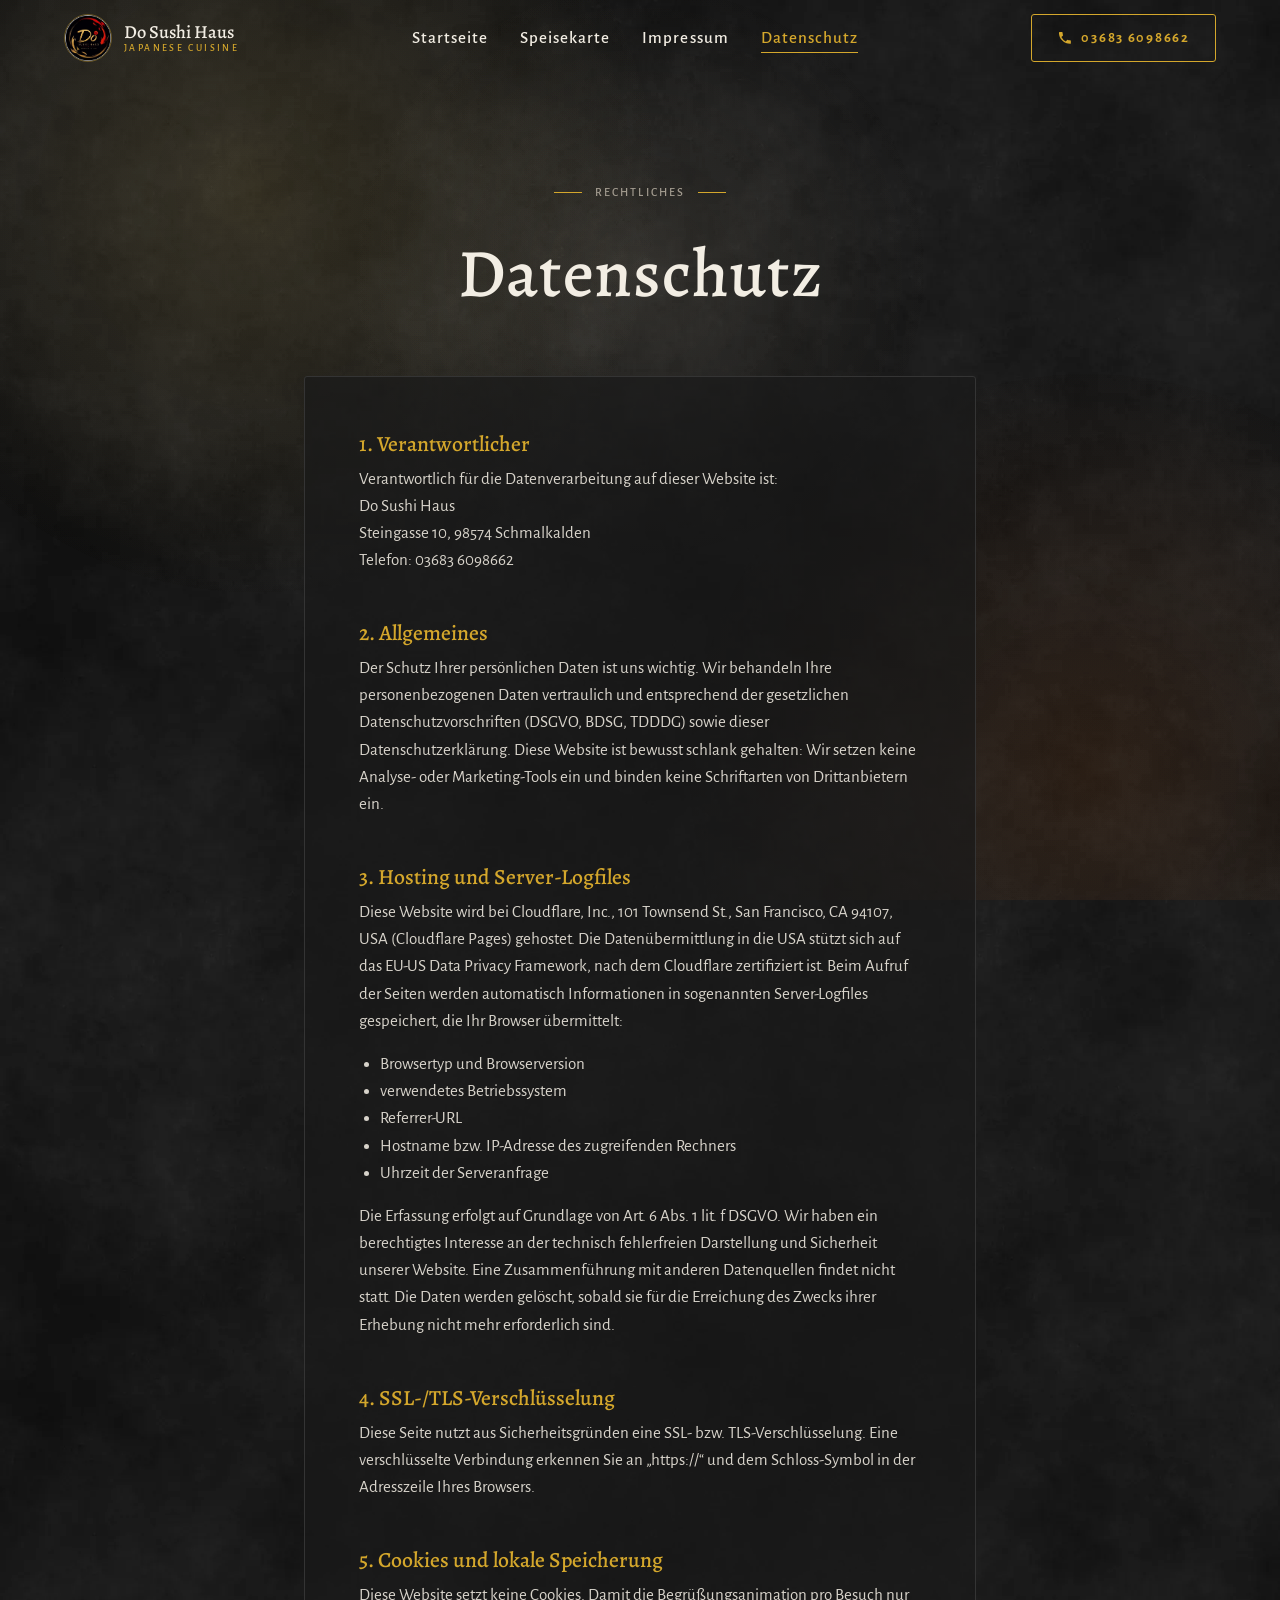
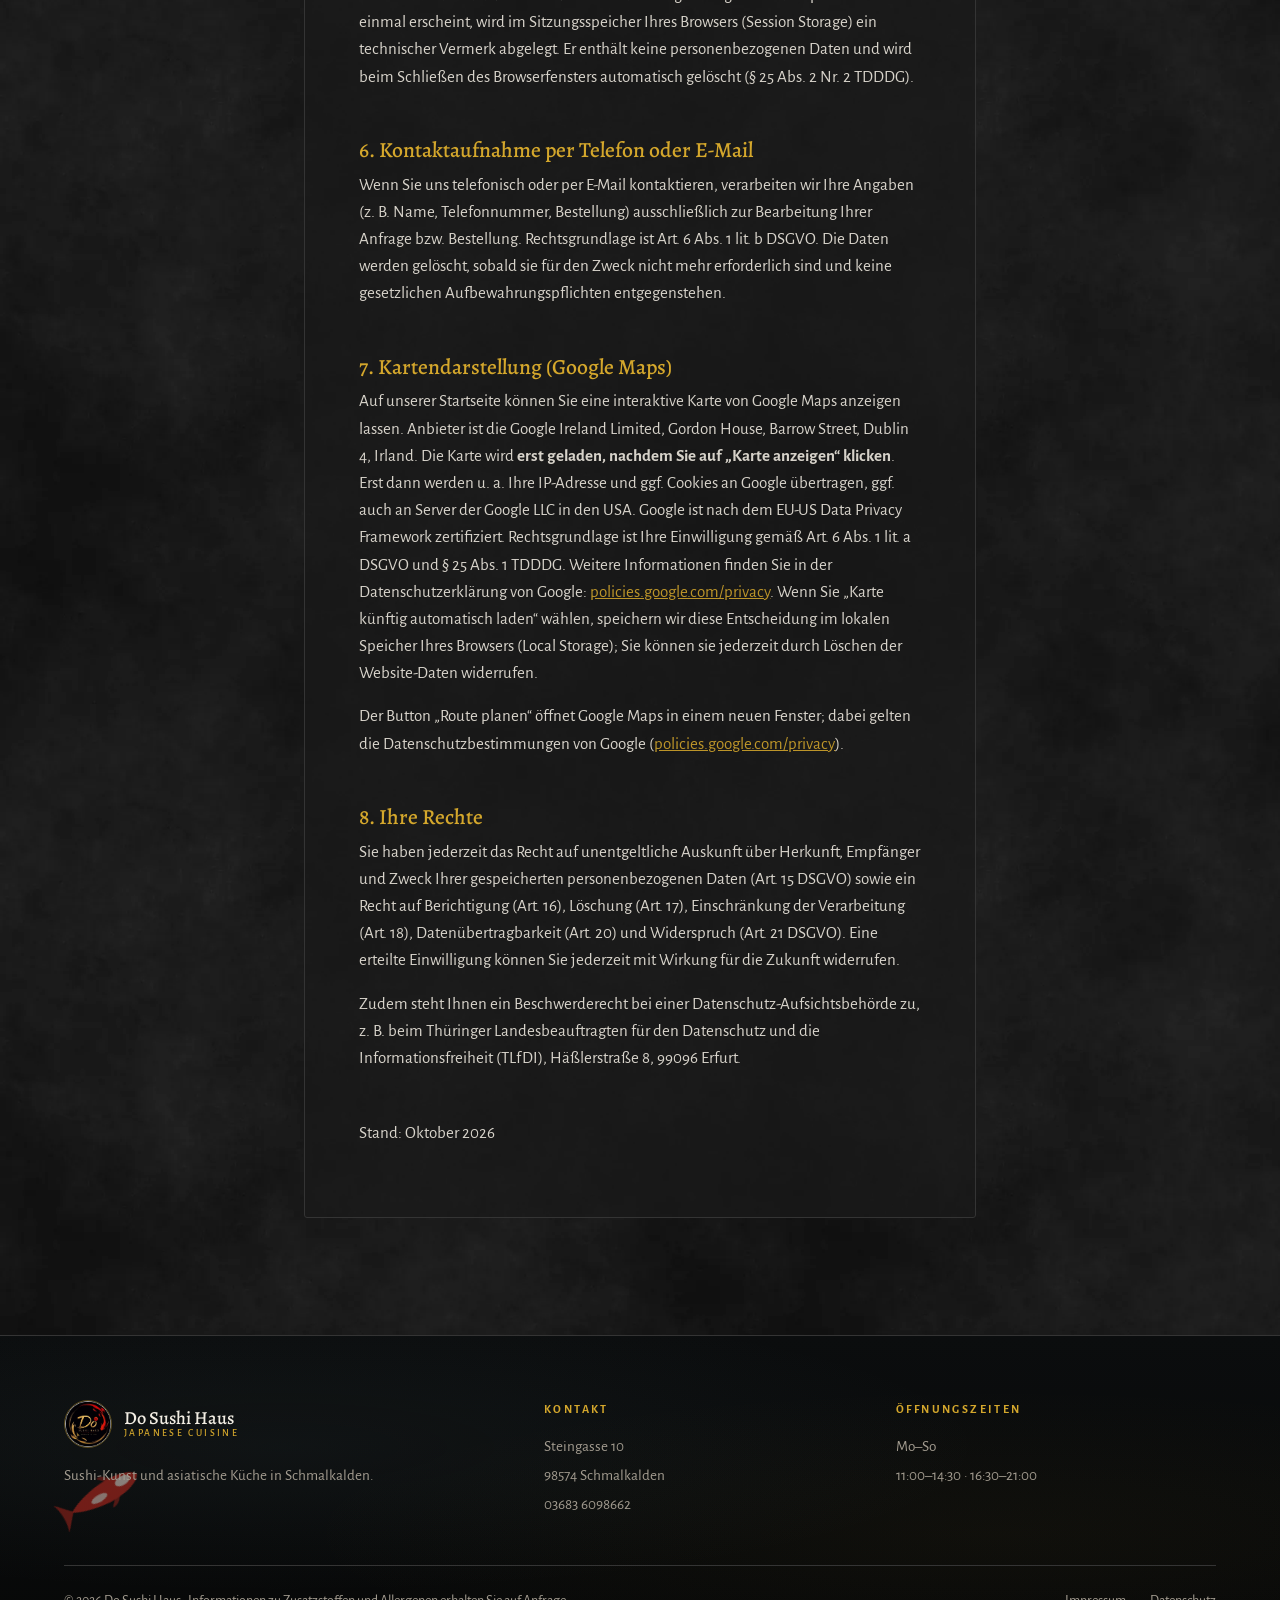
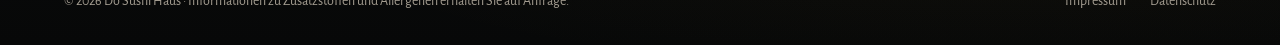
==== commit 681e688f: "feat: update opening hours across multiple pages and scripts" ====
--- a/datenschutz.html
+++ b/datenschutz.html
@@ -212,7 +212,7 @@
       </div>
       <div>
         <h4>Öffnungszeiten</h4>
-        <ul><li>Mo, Mi–So</li><li>11:00–14:30 · 16:30–21:00</li><li>Dienstag &amp; an Feiertagen geschlossen</li></ul>
+        <ul><li>Mo–So</li><li>11:00–14:30 · 16:30–21:00</li></ul>
       </div>
     </div>
     <div class="footer__legal">
